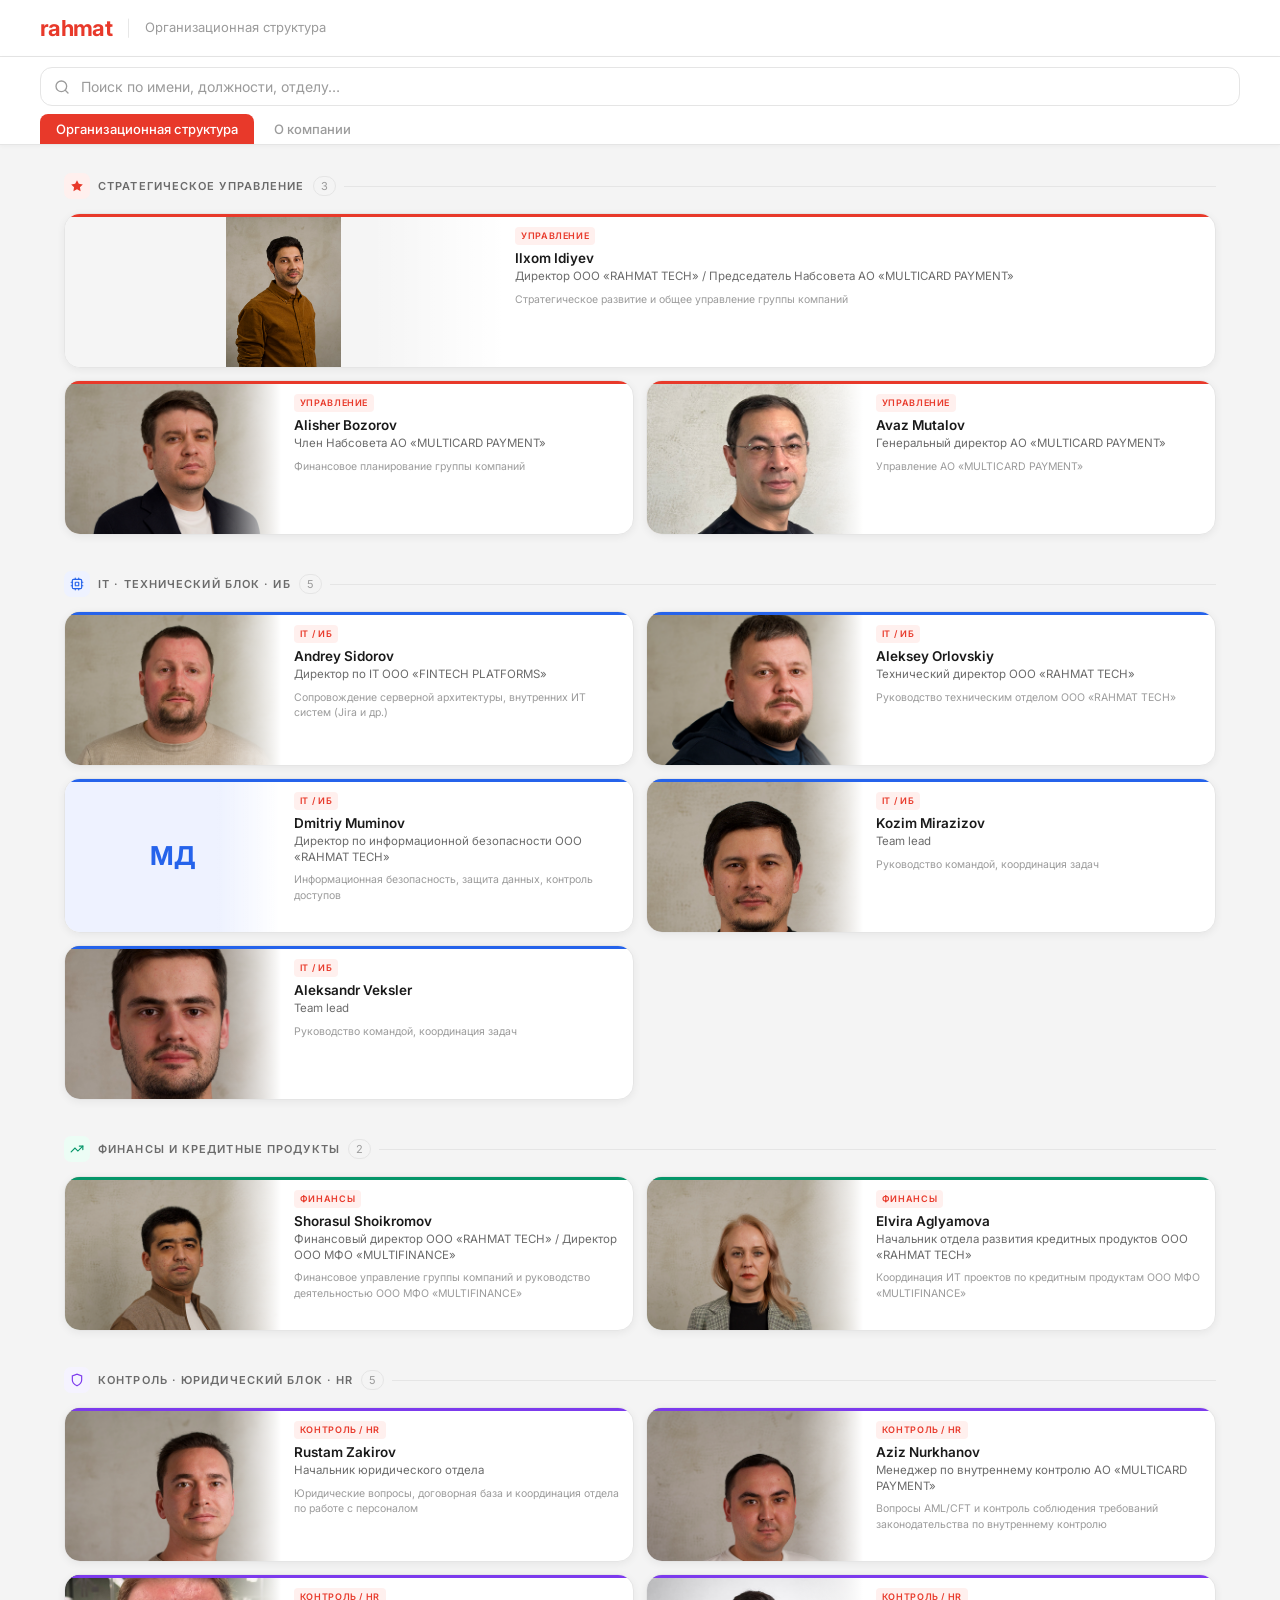
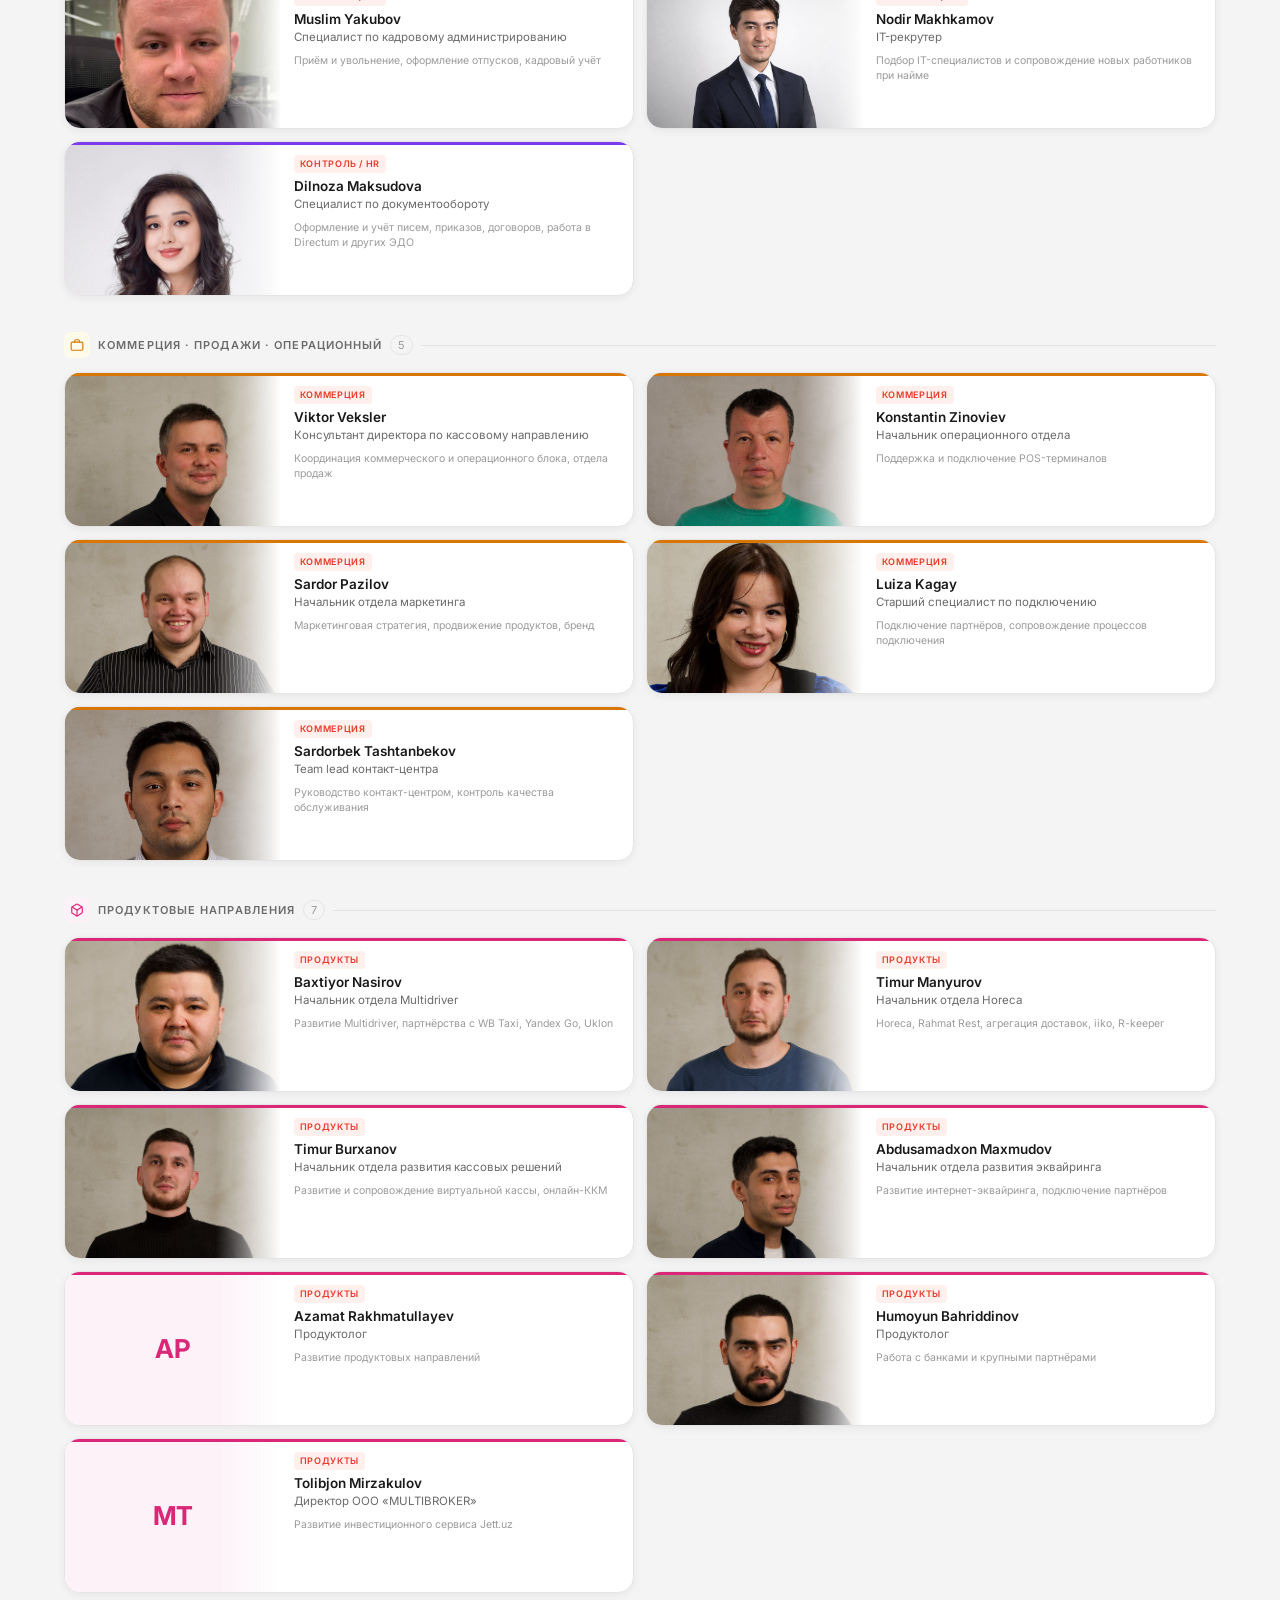
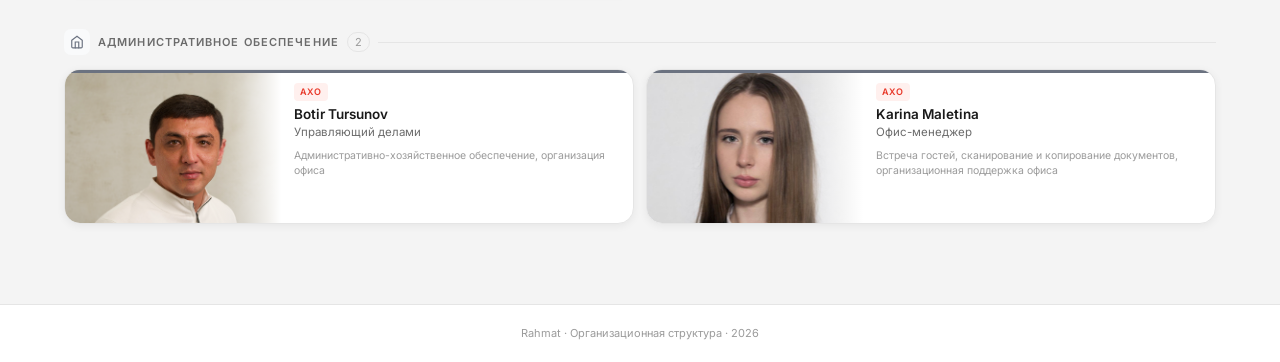
==== index.html @ 88ea0974 "remove Marking, fix names format, add Azamat Rakhmatullayev" ====
<!DOCTYPE html>
<html lang="ru">
<head>
<meta charset="UTF-8">
<meta name="viewport" content="width=device-width, initial-scale=1.0">
<title>Rahmat · Организационная структура</title>
<link rel="icon" href="data:image/svg+xml,<svg xmlns='http://www.w3.org/2000/svg' viewBox='0 0 100 100'><text y='.9em' font-size='90'>R</text></svg>">
<link rel="preconnect" href="https://fonts.googleapis.com">
<link rel="preconnect" href="https://fonts.gstatic.com" crossorigin>
<link href="https://fonts.googleapis.com/css2?family=Inter:wght@400;500;600;700&display=swap" rel="stylesheet">
<style>
/* ── RESET ──────────────────────────────────────────────── */
*,*::before,*::after{box-sizing:border-box;margin:0;padding:0}
:root{
  --brand:    #E8392A;
  --brand-lt: #FFF0EE;
  --bg:       #F4F4F4;
  --card:     #FFFFFF;
  --t1:       #1A1A1A;
  --t2:       #6B6B6B;
  --t3:       #9B9B9B;
  --border:   #E5E5E5;
  --border-h: #CCCCCC;
  --shadow:   0 2px 8px rgba(0,0,0,.06);
  --shadow-h: 0 4px 16px rgba(0,0,0,.10);
  --r:        16px;
  --font:     'Inter', -apple-system, sans-serif;
  --ease:     cubic-bezier(.4,0,.2,1);
  --ch:       160px;
  --pw:       38%;
}
html{scroll-behavior:smooth}
body{
  font-family:var(--font);
  background:var(--bg);
  color:var(--t1);
  min-height:100vh;
  -webkit-font-smoothing:antialiased;
  line-height:1.5;
}
a{color:inherit;text-decoration:none}

/* ── HEADER ─────────────────────────────────────────────── */
.hdr{
  background:var(--card);
  border-bottom:1px solid var(--border);
  padding:16px 24px;
}
.hdr-inner{
  max-width:1200px;margin:0 auto;
  display:flex;align-items:center;gap:12px;
}
.logo-brand{
  font-size:22px;font-weight:700;
  color:var(--brand);letter-spacing:-.03em;line-height:1;
}
.logo-sep{color:var(--border);margin:0 2px;font-weight:300}
.logo-sub{font-size:13px;font-weight:400;color:var(--t3);white-space:nowrap}

/* ── SEARCH + TABS BAR ──────────────────────────────────── */
.srch-bar{
  position:sticky;top:0;z-index:200;
  background:var(--card);
  border-bottom:1px solid var(--border);
  padding:10px 24px 0;
  box-shadow:0 1px 4px rgba(0,0,0,.04);
}
.srch-inner{
  max-width:1200px;margin:0 auto;
  position:relative;display:flex;align-items:center;
}
.srch-ico{
  position:absolute;left:14px;color:var(--t3);
  display:flex;pointer-events:none;
}
.srch-input{
  width:100%;
  padding:10px 90px 10px 40px;
  background:var(--card);
  border:1.5px solid var(--border);
  border-radius:12px;
  font-family:var(--font);font-size:14px;
  color:var(--t1);outline:none;
  transition:border-color .18s var(--ease),box-shadow .18s var(--ease);
}
.srch-input::placeholder{color:var(--t3)}
.srch-input:focus{
  border-color:var(--brand);
  box-shadow:0 0 0 3px rgba(232,57,42,.08);
}
.srch-badge{
  position:absolute;right:14px;
  font-size:12px;color:var(--t3);pointer-events:none;
}

/* ── TABS ───────────────────────────────────────────────── */
.tabs-inner{
  max-width:1200px;margin:8px auto 0;
  display:flex;gap:4px;
}
.tab{
  padding:7px 16px;
  border-radius:8px 8px 0 0;
  border:none;cursor:pointer;
  font-family:var(--font);font-size:13px;font-weight:500;
  background:transparent;color:var(--t3);
  transition:background .15s,color .15s;
  outline:none;white-space:nowrap;
}
.tab.tab-active{background:var(--brand);color:#fff}
.tab:not(.tab-active):hover{color:var(--t1);background:var(--bg)}

/* ── LAYOUT ─────────────────────────────────────────────── */
.main{max-width:1200px;margin:0 auto;padding:28px 24px 80px}

/* ── SECTION ────────────────────────────────────────────── */
.sec{margin-bottom:36px}
.sec:last-child{margin-bottom:0}
.sec-hdr{display:flex;align-items:center;gap:8px;margin-bottom:14px}
.sec-icon{
  width:26px;height:26px;border-radius:7px;
  display:flex;align-items:center;justify-content:center;
  flex-shrink:0;font-size:13px;
}
.sec-label{
  font-size:11px;font-weight:600;letter-spacing:.1em;
  text-transform:uppercase;color:var(--t2);white-space:nowrap;
}
.sec-count{
  font-size:11px;color:var(--t3);
  background:var(--bg);border:1px solid var(--border);
  border-radius:100px;padding:1px 7px;
}
.sec-line{flex:1;height:1px;background:var(--border)}

/* ── GRIDS ──────────────────────────────────────────────── */
.g2{display:grid;grid-template-columns:repeat(2,1fr);gap:12px;align-items:start}
.gs{display:grid;grid-template-columns:repeat(2,1fr);gap:12px;align-items:start}

/* ── CARD ───────────────────────────────────────────────── */
.card{
  background:var(--card);
  border:1px solid var(--border);
  border-radius:var(--r);
  overflow:hidden;
  display:flex;flex-direction:row;
  min-height:var(--ch);
  position:relative;
  box-shadow:var(--shadow);
  animation:fadeUp .35s var(--ease) both;
  transition:box-shadow .2s var(--ease),border-color .2s var(--ease);
}
.card:hover{box-shadow:var(--shadow-h);border-color:var(--border-h)}
.card::before{
  content:'';position:absolute;
  top:0;left:0;right:0;height:3px;
  background:var(--strip,var(--brand));
  z-index:3;pointer-events:none;
}

/* ── PHOTO ZONE ─────────────────────────────────────────── */
.card-photo{
  width:var(--pw);flex-shrink:0;
  position:relative;overflow:hidden;
  background:var(--strip-bg,var(--brand-lt));
}
/* right-to-left fade into card background */
.card-photo::after{
  content:'';position:absolute;
  top:0;right:0;
  width:30%;height:100%;
  background:linear-gradient(to left, var(--card) 0%, transparent 100%);
  z-index:2;pointer-events:none;
}
.card-photo img{
  position:absolute;inset:0;
  width:100%;height:100%;
  object-fit:cover;object-position:center 20%;
  display:block;
}
.initials{
  position:absolute;inset:0;
  display:flex;align-items:center;justify-content:center;
  font-size:26px;font-weight:700;letter-spacing:-.02em;
  color:var(--strip,var(--brand));
  user-select:none;
}

/* ── TEXT BODY ──────────────────────────────────────────── */
.card-body{
  padding:13px 14px 13px 13px;
  display:flex;flex-direction:column;gap:3px;
  flex:1;overflow:hidden;min-width:0;
}
.card-badge{
  display:inline-flex;align-items:center;
  font-size:9px;font-weight:600;letter-spacing:.07em;text-transform:uppercase;
  background:var(--brand-lt);color:var(--brand);
  border-radius:4px;padding:2px 6px;
  width:fit-content;margin-bottom:2px;flex-shrink:0;
}
.card-name{
  font-size:13.5px;font-weight:600;color:var(--t1);
  line-height:1.25;
  white-space:nowrap;overflow:hidden;text-overflow:ellipsis;
}
.card-role{
  font-size:11.5px;font-weight:400;color:var(--t2);line-height:1.35;
  display:-webkit-box;-webkit-line-clamp:3;-webkit-box-orient:vertical;
  line-clamp:3;overflow:hidden;
}
.card-desc{
  font-size:10.5px;color:var(--t3);line-height:1.45;
  display:-webkit-box;-webkit-line-clamp:2;-webkit-box-orient:vertical;
  line-clamp:2;overflow:hidden;margin-top:4px;
}

/* ── EMPTY ──────────────────────────────────────────────── */
.empty{
  grid-column:1/-1;text-align:center;
  padding:64px 24px;color:var(--t3);font-size:14px;
}

/* ── ABOUT / COMPANY CARDS ──────────────────────────────── */
.about-wrap{display:none}
.about-wrap.active{display:block}

.about-intro{
  background:#fff;
  border-left:4px solid var(--brand);
  border-radius:var(--r);
  padding:24px;
  margin-bottom:20px;
  box-shadow:var(--shadow);
}
.about-intro-title{
  font-size:20px;font-weight:700;color:var(--t1);
  margin-bottom:6px;line-height:1.25;
}
.about-intro-sub{
  font-size:14px;color:var(--t3);line-height:1.55;
}

.companies-grid{
  display:grid;
  grid-template-columns:repeat(2,1fr);
  gap:16px;
}
.co-card{
  background:#fff;border:1px solid var(--border);
  border-radius:var(--r);box-shadow:var(--shadow);
  overflow:hidden;position:relative;padding:22px 20px 24px;
}
.co-card::before{
  content:'';position:absolute;
  top:0;left:0;right:0;height:3px;
  background:var(--co-color, var(--brand));
}
.co-logo{
  width:44px;height:44px;border-radius:50%;
  background:var(--co-bg, var(--brand-lt));
  color:var(--co-color, var(--brand));
  display:flex;align-items:center;justify-content:center;
  font-size:11px;font-weight:700;letter-spacing:-.01em;
  margin-bottom:14px;flex-shrink:0;
}
.co-name{font-size:16px;font-weight:700;color:var(--t1);margin-bottom:3px;line-height:1.3}
.co-type{font-size:12px;font-style:italic;color:var(--t3);margin-bottom:0}
.co-divider{height:1px;background:var(--border);margin:10px 0}
.co-desc{font-size:13px;color:var(--t2);line-height:1.55}

/* ── FOOTER ─────────────────────────────────────────────── */
.ftr{
  text-align:center;padding:20px 24px;
  border-top:1px solid var(--border);
  font-size:11px;color:var(--t3);
  background:var(--card);
}

/* ── ANIMATIONS ─────────────────────────────────────────── */
@keyframes fadeUp{
  from{opacity:0;transform:translateY(12px)}
  to{opacity:1;transform:translateY(0)}
}

/* ── RESPONSIVE ─────────────────────────────────────────── */

/* Desktop ≥ 769px */
@media(min-width:769px){
  :root{--ch:155px}
  .gs .card:first-child{grid-column:1/-1}
}

/* Tablet 480–768px */
@media(min-width:480px) and (max-width:768px){
  :root{--ch:130px}
  .card-name{font-size:13px}
  .card-desc{font-size:10px}
}

/* Mobile < 480px */
@media(max-width:479px){
  :root{--ch:115px;--pw:33%}
  .g2,.gs,.companies-grid{grid-template-columns:1fr}
  .main{padding:16px 12px 60px}
  .hdr{padding:12px 12px}
  .logo-sub{display:none}
  .srch-bar{padding:8px 12px 0}
  .srch-input{min-height:48px;font-size:15px;padding:0 12px 0 40px}
  .tabs-inner{gap:0}
  .tab{
    flex:1;height:44px;
    border-radius:8px 8px 0 0;
    font-size:12px;padding:0 6px;
    display:flex;align-items:center;justify-content:center;
  }
  .sec{margin-bottom:20px}
  .sec-hdr{margin-bottom:8px}
  .sec-label{font-size:11px}
  .sec-icon{width:22px;height:22px;font-size:11px}
  .card-name{font-size:12px;font-weight:600}
  .card-role{font-size:10px;-webkit-line-clamp:2;line-clamp:2}

  .card-body{padding:8px 8px 8px 7px;gap:1px}
  .initials{font-size:18px}
}
</style>
</head>
<body>

<header class="hdr">
  <div class="hdr-inner">
    <span class="logo-brand">rahmat</span>
    <span class="logo-sep">|</span>
    <span class="logo-sub">Организационная структура</span>
  </div>
</header>

<div class="srch-bar">
  <div class="srch-inner" id="srch-row">
    <span class="srch-ico">
      <svg width="16" height="16" viewBox="0 0 24 24" fill="none" stroke="currentColor" stroke-width="2" stroke-linecap="round"><circle cx="11" cy="11" r="8"/><path d="m21 21-4.3-4.3"/></svg>
    </span>
    <input class="srch-input" id="srch" type="search"
      placeholder="Поиск по имени, должности, отделу…"
      autocomplete="off" spellcheck="false">
    <span class="srch-badge" id="srch-badge"></span>
  </div>
  <div class="tabs-inner">
    <button class="tab tab-active" data-tab="org" onclick="switchTab('org')">Организационная структура</button>
    <button class="tab" data-tab="about" onclick="switchTab('about')">О компании</button>
  </div>
</div>

<main class="main" id="app"></main>

<div class="main about-wrap" id="about">
  <div class="about-intro">
    <div class="about-intro-title">Группа компаний RAHMAT</div>
    <div class="about-intro-sub">Объединяет компании в сфере платёжных сервисов,
    IT-инфраструктуры, финтех-продуктов и микрофинансирования</div>
  </div>
  <div class="companies-grid" id="co-grid"></div>
</div>

<footer class="ftr">Rahmat · Организационная структура · <span id="yr"></span></footer>

<script>
/* ── EMPLOYEES ──────────────────────────────────────────── */
const E = [
  /* СТРАТЕГИЧЕСКОЕ УПРАВЛЕНИЕ */
  { name:'Ilxom Idiyev',
    role:'Директор ООО «RAHMAT TECH» / Председатель Набсовета АО «MULTICARD PAYMENT»',
    desc:'Стратегическое развитие и общее управление группы компаний',
    sec:'strategic', level:'strategic', ini:'ИИ',
    photoFile:'Idiyev Ilxom Aminovich.png', posOverride:'center center', photoContain:true, photoBg:'#f5f5f5' },
  { name:'Alisher Bozorov',
    role:'Член Набсовета АО «MULTICARD PAYMENT»',
    desc:'Финансовое планирование группы компаний',
    sec:'strategic', level:'strategic', ini:'БА',
    photoFile:'Bozorov Alisher.png' },
  { name:'Avaz Mutalov',
    role:'Генеральный директор АО «MULTICARD PAYMENT»',
    desc:'Управление АО «MULTICARD PAYMENT»',
    sec:'strategic', level:'strategic', ini:'МА',
    photoFile:'Mutalov Avaz.png' },

  /* IT · ТЕХНИЧЕСКИЙ БЛОК · ИБ */
  { name:'Andrey Sidorov',
    role:'Директор по IT ООО «FINTECH PLATFORMS»',
    desc:'Сопровождение серверной архитектуры, внутренних ИТ систем (Jira и др.)',
    sec:'it', level:'it', ini:'СА',
    photoFile:'Sidorov Andrey.png' },
  { name:'Aleksey Orlovskiy',
    role:'Технический директор ООО «RAHMAT TECH»',
    desc:'Руководство техническим отделом ООО «RAHMAT TECH»',
    sec:'it', level:'it', ini:'ОА',
    photoFile:'Orlovskiy Aleksey.png' },
  { name:'Dmitriy Muminov',
    role:'Директор по информационной безопасности ООО «RAHMAT TECH»',
    desc:'Информационная безопасность, защита данных, контроль доступов',
    sec:'it', level:'it', ini:'МД',
    photoFile:null },
  { name:'Kozim Mirazizov',
    role:'Team lead',
    desc:'Руководство командой, координация задач',
    sec:'it', level:'it', ini:'МК',
    photoFile:'MIRAZIZOV KOZIM ADILOVICH.jpg', posOverride:'center 20%' },
  { name:'Aleksandr Veksler',
    role:'Team lead',
    desc:'Руководство командой, координация задач',
    sec:'it', level:'it', ini:'ВА',
    photoFile:'VEKSLER ALEKSANDR ALEKSANDROVICH.jpg', posOverride:'center 40%' },

  /* ФИНАНСЫ И КРЕДИТНЫЕ ПРОДУКТЫ */
  { name:'Shorasul Shoikromov',
    role:'Финансовый директор ООО «RAHMAT TECH» / Директор ООО МФО «MULTIFINANCE»',
    desc:'Финансовое управление группы компаний и руководство деятельностью ООО МФО «MULTIFINANCE»',
    sec:'finance', level:'finance', ini:'ШШ',
    photoFile:'Shoikromov Shorasul.png' },
  { name:'Elvira Aglyamova',
    role:'Начальник отдела развития кредитных продуктов ООО «RAHMAT TECH»',
    desc:'Координация ИТ проектов по кредитным продуктам ООО МФО «MULTIFINANCE»',
    sec:'finance', level:'finance', ini:'АЭ',
    photoFile:'Aglyamova Elvira.png' },

  /* КОНТРОЛЬ · ЮРИДИЧЕСКИЙ БЛОК · HR */
  { name:'Rustam Zakirov',
    role:'Начальник юридического отдела',
    desc:'Юридические вопросы, договорная база и координация отдела по работе с персоналом',
    sec:'control', level:'control', ini:'ЗР',
    photoFile:'Zakirov Rustam.png' },
  { name:'Aziz Nurkhanov',
    role:'Менеджер по внутреннему контролю АО «MULTICARD PAYMENT»',
    desc:'Вопросы AML/CFT и контроль соблюдения требований законодательства по внутреннему контролю',
    sec:'control', level:'control', ini:'НА',
    photoFile:'Nurkhanov Aziz.png' },
  { name:'Muslim Yakubov',
    role:'Специалист по кадровому администрированию',
    desc:'Приём и увольнение, оформление отпусков, кадровый учёт',
    sec:'control', level:'control', ini:'ЯМ',
    photoFile:'Yakubov Muslim.jpg' },
  { name:'Nodir Makhkamov',
    role:'IT-рекрутер',
    desc:'Подбор IT-специалистов и сопровождение новых работников при найме',
    sec:'control', level:'control', ini:'МН',
    photoFile:'Makhkamov Nodir.jpeg' },
  { name:'Dilnoza Maksudova',
    role:'Специалист по документообороту',
    desc:'Оформление и учёт писем, приказов, договоров, работа в Directum и других ЭДО',
    sec:'control', level:'control', ini:'ДМ',
    photoFile:'Maksudova Dilnoza.jpg' },

  /* КОММЕРЦИЯ · ПРОДАЖИ · ОПЕРАЦИОННЫЙ БЛОК */
  { name:'Viktor Veksler',
    role:'Консультант директора по кассовому направлению',
    desc:'Координация коммерческого и операционного блока, отдела продаж',
    sec:'commerce', level:'commerce', ini:'ВВ',
    photoFile:'Veksler Viktor.png' },
  { name:'Konstantin Zinoviev',
    role:'Начальник операционного отдела',
    desc:'Поддержка и подключение POS-терминалов',
    sec:'commerce', level:'commerce', ini:'ЗК',
    photoFile:'Zinovev Konstantin.png' },
  { name:'Sardor Pazilov',
    role:'Начальник отдела маркетинга',
    desc:'Маркетинговая стратегия, продвижение продуктов, бренд',
    sec:'commerce', level:'commerce', ini:'ПС',
    photoFile:'Pazilov Sardor.png' },
  { name:'Luiza Kagay',
    role:'Старший специалист по подключению',
    desc:'Подключение партнёров, сопровождение процессов подключения',
    sec:'commerce', level:'commerce', ini:'КЛ',
    photoFile:'KAGAY LUIZA RUSTAMOVNA.jpg', posOverride:'center 25%' },
  { name:'Sardorbek Tashtanbekov',
    role:'Team lead контакт-центра',
    desc:'Руководство контакт-центром, контроль качества обслуживания',
    sec:'commerce', level:'commerce', ini:'ТС',
    photoFile:'TASHTANBEKOV SARDORBEK BAXODIR O‘G‘LI.jpg', posOverride:'center 20%' },
  /* ПРОДУКТОВЫЕ НАПРАВЛЕНИЯ */
  { name:'Baxtiyor Nasirov',
    role:'Начальник отдела Multidriver',
    desc:'Развитие Multidriver, партнёрства с WB Taxi, Yandex Go, Uklon',
    sec:'products', level:'products', ini:'НБ',
    photoFile:'Nasirov Baxtiyor.png' },
  { name:'Timur Manyurov',
    role:'Начальник отдела Horeca',
    desc:'Horeca, Rahmat Rest, агрегация доставок, iiko, R-keeper',
    sec:'products', level:'products', ini:'МТ',
    photoFile:'Manyurov Timur.png' },
  { name:'Timur Burxanov',
    role:'Начальник отдела развития кассовых решений',
    desc:'Развитие и сопровождение виртуальной кассы, онлайн-ККМ',
    sec:'products', level:'products', ini:'БТ',
    photoFile:'Burxanov Timur.png' },
  { name:'Abdusamadxon Maxmudov',
    role:'Начальник отдела развития эквайринга',
    desc:'Развитие интернет-эквайринга, подключение партнёров',
    sec:'products', level:'products', ini:'МА',
    photoFile:'Maxmudov Abdusamadxon.png' },
  { name:'Azamat Rakhmatullayev',
    role:'Продуктолог',
    desc:'Развитие продуктовых направлений',
    sec:'products', level:'products', ini:'АР',
    photoFile:null },
  { name:'Humoyun Bahriddinov',
    role:'Продуктолог',
    desc:'Работа с банками и крупными партнёрами',
    sec:'products', level:'products', ini:'БХ',
    photoFile:'Bahriddinov Humoyun.png' },
  { name:'Tolibjon Mirzakulov',
    role:'Директор ООО «MULTIBROKER»',
    desc:'Развитие инвестиционного сервиса Jett.uz',
    sec:'products', level:'products', ini:'МТ',
    photoFile:null },

  /* АДМИНИСТРАТИВНОЕ ОБЕСПЕЧЕНИЕ */
  { name:'Botir Tursunov',
    role:'Управляющий делами',
    desc:'Административно-хозяйственное обеспечение, организация офиса',
    sec:'admin', level:'admin', ini:'ТБ',
    photoFile:'Tursunov Botir Baxtiyorovich.png' },
  { name:'Karina Maletina',
    role:'Офис-менеджер',
    desc:'Встреча гостей, сканирование и копирование документов, организационная поддержка офиса',
    sec:'admin', level:'admin', ini:'МК',
    photoFile:'Maletina Karina.png' },
];

/* ── COMPANIES ──────────────────────────────────────────── */
const COMPANIES = [
  { abbr:'MC', name:'АО «MULTICARD PAYMENT»', type:'Платёжная организация',
    color:'#E8392A', bg:'#FFF0EE',
    desc:'Осуществляет деятельность в сфере платёжных сервисов, приёма и обработки платежей, взаимодействия с банками, партнёрами и мерчантами.' },
  { abbr:'RT', name:'ООО «RAHMAT TECH»', type:'IT-компания группы',
    color:'#2563EB', bg:'#EEF2FF',
    desc:'Обеспечивает разработку, внедрение, сопровождение и развитие IT-процессов и программных решений для АО «MULTICARD PAYMENT».' },
  { abbr:'FP', name:'ООО «FINTECH PLATFORMS»', type:'Инфраструктурная компания группы',
    color:'#059669', bg:'#ECFDF5',
    desc:'Обслуживает серверную инфраструктуру, необходимую для стабильной работы IT-систем и сервисов АО «MULTICARD PAYMENT».' },
  { abbr:'MF', name:'ООО МФО «MULTIFINANCE»', type:'Микрофинансовая организация',
    color:'#7C3AED', bg:'#F5F3FF',
    desc:'Развивает кредитные и микрофинансовые продукты в рамках группы компаний RAHMAT.' },
  { abbr:'MB', name:'ООО «MULTIBROKER»', type:'IT-компания группы',
    color:'#D97706', bg:'#FFFBEB',
    desc:'Развивает инвестиционный сервис Jett.uz' },
];

/* ── LEVEL CONFIG ───────────────────────────────────────── */
const LV = {
  strategic:{ c:'#E8392A', bg:'#FFF0EE', label:'Управление' },
  it:       { c:'#2563EB', bg:'#EEF2FF', label:'IT / ИБ' },
  finance:  { c:'#059669', bg:'#ECFDF5', label:'Финансы' },
  control:  { c:'#7C3AED', bg:'#F5F3FF', label:'Контроль / HR' },
  commerce: { c:'#D97706', bg:'#FFFBEB', label:'Коммерция' },
  products: { c:'#DB2777', bg:'#FDF2F8', label:'Продукты' },
  admin:    { c:'#6B7280', bg:'#F9FAFB', label:'АХО' },
};

/* ── SECTION ICONS ──────────────────────────────────────── */
const SI = {
  strategic:`<svg width="14" height="14" viewBox="0 0 24 24" fill="currentColor"><polygon points="12,2 15.09,8.26 22,9.27 17,14.14 18.18,21.02 12,17.77 5.82,21.02 7,14.14 2,9.27 8.91,8.26"/></svg>`,
  it:       `<svg width="14" height="14" viewBox="0 0 24 24" fill="none" stroke="currentColor" stroke-width="2" stroke-linecap="round"><rect x="9" y="9" width="6" height="6" rx="1"/><path d="M15 2v2M9 2v2M15 20v2M9 20v2M2 15h2M2 9h2M20 15h2M20 9h2"/><rect x="4" y="4" width="16" height="16" rx="2"/></svg>`,
  finance:  `<svg width="14" height="14" viewBox="0 0 24 24" fill="none" stroke="currentColor" stroke-width="2" stroke-linecap="round"><polyline points="22 7 13.5 15.5 8.5 10.5 2 17"/><polyline points="16 7 22 7 22 13"/></svg>`,
  control:  `<svg width="14" height="14" viewBox="0 0 24 24" fill="none" stroke="currentColor" stroke-width="2" stroke-linecap="round"><path d="M12 22s8-4 8-10V5l-8-3-8 3v7c0 6 8 10 8 10z"/></svg>`,
  commerce: `<svg width="14" height="14" viewBox="0 0 24 24" fill="none" stroke="currentColor" stroke-width="2" stroke-linecap="round"><rect x="2" y="7" width="20" height="14" rx="2"/><path d="M16 7V5a2 2 0 00-2-2h-4a2 2 0 00-2 2v2"/></svg>`,
  products: `<svg width="14" height="14" viewBox="0 0 24 24" fill="none" stroke="currentColor" stroke-width="2" stroke-linecap="round"><path d="M21 16V8a2 2 0 00-1-1.73l-7-4a2 2 0 00-2 0l-7 4A2 2 0 003 8v8a2 2 0 001 1.73l7 4a2 2 0 002 0l7-4A2 2 0 0021 16z"/><polyline points="3.27 6.96 12 12.01 20.73 6.96"/><line x1="12" y1="22.08" x2="12" y2="12"/></svg>`,
  admin:    `<svg width="14" height="14" viewBox="0 0 24 24" fill="none" stroke="currentColor" stroke-width="2" stroke-linecap="round"><path d="M3 9l9-7 9 7v11a2 2 0 01-2 2H5a2 2 0 01-2-2z"/><polyline points="9,22 9,12 15,12 15,22"/></svg>`,
};

/* ── PHOTO POSITION (ratio-based, with posOverride support) ─ */
function applyPhotoPos(img) {
  if (img.dataset.posOverride) {
    img.style.objectPosition = img.dataset.posOverride;
    if (img.dataset.contain) img.style.objectFit = 'contain';
    return;
  }
  const r = img.naturalWidth / img.naturalHeight;
  if (r < 0.8)      img.style.objectPosition = 'center 15%';
  else if (r > 1.2) img.style.objectPosition = 'center 30%';
  else               img.style.objectPosition = 'center 20%';
}

/* handles images already loaded from cache */
function initPhotoPositions() {
  document.querySelectorAll('.card-photo img').forEach(img => {
    if (img.complete && img.naturalWidth) applyPhotoPos(img);
  });
}

/* ── RENDER CARD ────────────────────────────────────────── */
let cardIdx = 0;

function card(emp) {
  const lv    = LV[emp.level] || LV.admin;
  const delay = (cardIdx++ * 40) + 'ms';

  const posAttr     = emp.posOverride  ? ` data-pos-override="${emp.posOverride}"` : '';
  const containAttr = emp.photoContain ? ' data-contain="1"' : '';
  const photoBlock = emp.photoFile
    ? `<img src="photos/${encodeURIComponent(emp.photoFile)}" alt="${emp.name}"
           onload="applyPhotoPos(this)"${posAttr}${containAttr}
           onerror="this.style.display='none';this.parentElement.querySelector('.initials').style.display='flex'">
       <div class="initials" style="display:none">${emp.ini}</div>`
    : `<div class="initials">${emp.ini}</div>`;

  const photoBgStyle = emp.photoBg ? ` style="background:${emp.photoBg}"` : '';
  const desc = emp.desc ? `<p class="card-desc">${emp.desc}</p>` : '';

  return `<article class="card"
  style="--strip:${lv.c};--strip-bg:${lv.bg};animation-delay:${delay}"
  data-q="${(emp.name + ' ' + emp.role).toLowerCase()}">
  <div class="card-photo"${photoBgStyle}>${photoBlock}</div>
  <div class="card-body">
    <span class="card-badge">${lv.label}</span>
    <div class="card-name">${emp.name}</div>
    <div class="card-role">${emp.role}</div>
    ${desc}
  </div>
</article>`;
}

/* ── RENDER SECTION ─────────────────────────────────────── */
function sec(label, icon, lv, emps, gridCls) {
  if (!emps.length) return '';
  return `<section class="sec">
  <div class="sec-hdr">
    <div class="sec-icon" style="background:${lv.bg};color:${lv.c}">${icon}</div>
    <span class="sec-label">${label}</span>
    <span class="sec-count">${emps.length}</span>
    <div class="sec-line"></div>
  </div>
  <div class="${gridCls}">${emps.map(e => card(e)).join('')}</div>
</section>`;
}

/* ── RENDER COMPANIES ───────────────────────────────────── */
function renderCompanies() {
  document.getElementById('co-grid').innerHTML = COMPANIES.map(co =>
    `<div class="co-card" style="--co-color:${co.color};--co-bg:${co.bg}">
      <div class="co-logo">${co.abbr}</div>
      <div class="co-name">${co.name}</div>
      <div class="co-type">${co.type}</div>
      <div class="co-divider"></div>
      <div class="co-desc">${co.desc}</div>
    </div>`
  ).join('');
}

/* ── TAB SWITCH ─────────────────────────────────────────── */
function switchTab(tab) {
  document.querySelectorAll('.tab').forEach(t =>
    t.classList.toggle('tab-active', t.dataset.tab === tab));
  const isOrg = tab === 'org';
  document.getElementById('app').style.display      = isOrg ? '' : 'none';
  document.getElementById('about').classList.toggle('active', !isOrg);
  document.getElementById('srch-row').style.display = isOrg ? '' : 'none';
}

/* ── RENDER ORG ─────────────────────────────────────────── */
function render(q) {
  cardIdx = 0;
  const app   = document.getElementById('app');
  const query = (q || '').trim().toLowerCase();
  const list  = query
    ? E.filter(e => (e.name + ' ' + e.role).toLowerCase().includes(query))
    : E;

  if (query && !list.length) {
    app.innerHTML = `<div class="empty">Ничего не найдено по запросу «${q}»</div>`;
    document.getElementById('srch-badge').textContent = '0';
    return;
  }

  const g = s => list.filter(e => e.sec === s);
  app.innerHTML = [
    sec('Стратегическое управление',          SI.strategic, LV.strategic, g('strategic'), 'gs'),
    sec('IT · Технический блок · ИБ',         SI.it,        LV.it,        g('it'),        'g2'),
    sec('Финансы и кредитные продукты',        SI.finance,   LV.finance,   g('finance'),   'g2'),
    sec('Контроль · Юридический блок · HR',   SI.control,   LV.control,   g('control'),   'g2'),
    sec('Коммерция · Продажи · Операционный', SI.commerce,  LV.commerce,  g('commerce'),  'g2'),
    sec('Продуктовые направления',             SI.products,  LV.products,  g('products'),  'g2'),
    sec('Административное обеспечение',        SI.admin,     LV.admin,     g('admin'),     'g2'),
  ].join('');

  document.getElementById('srch-badge').textContent = query ? `${list.length} из ${E.length}` : '';
  initPhotoPositions();
}

/* ── SEARCH ─────────────────────────────────────────────── */
let timer;
document.getElementById('srch').addEventListener('input', function () {
  clearTimeout(timer);
  timer = setTimeout(() => render(this.value), 100);
});

/* ── INIT ───────────────────────────────────────────────── */
document.getElementById('yr').textContent = new Date().getFullYear();
render();
renderCompanies();
</script>
</body>
</html>
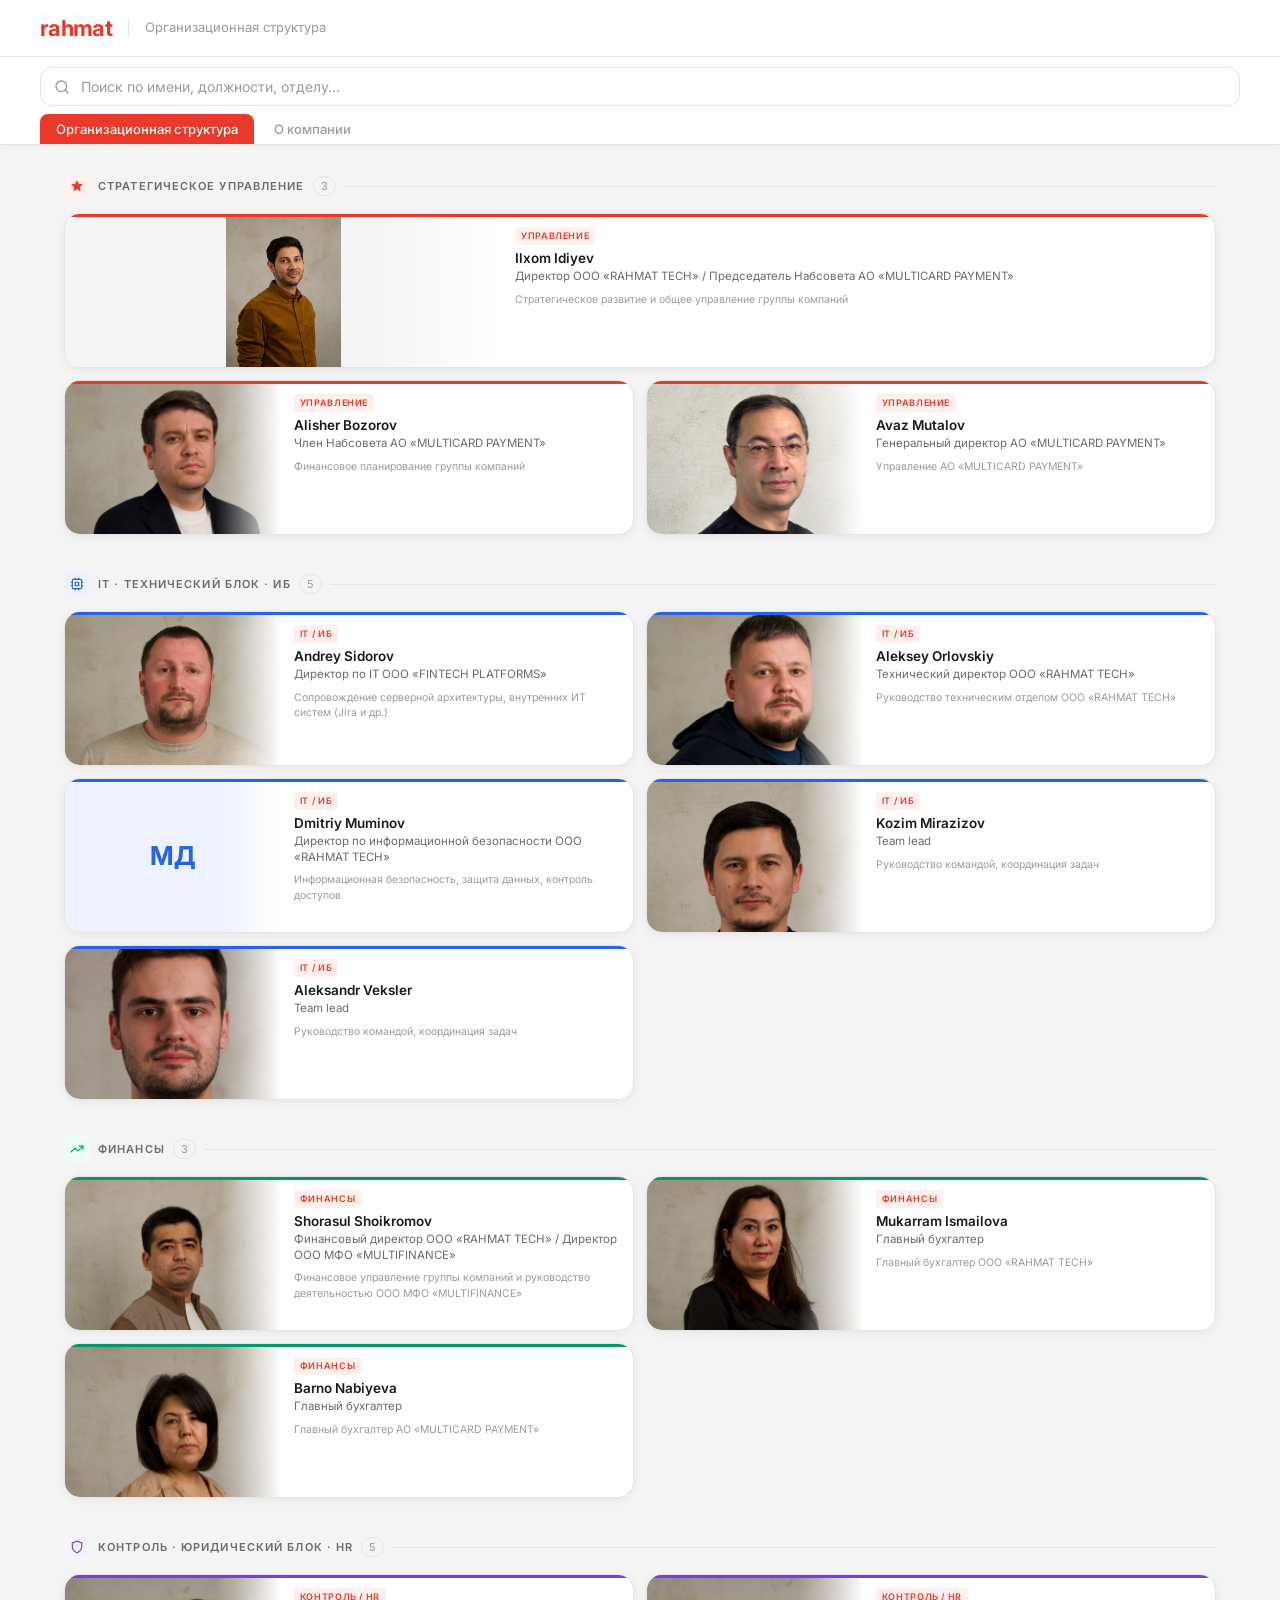
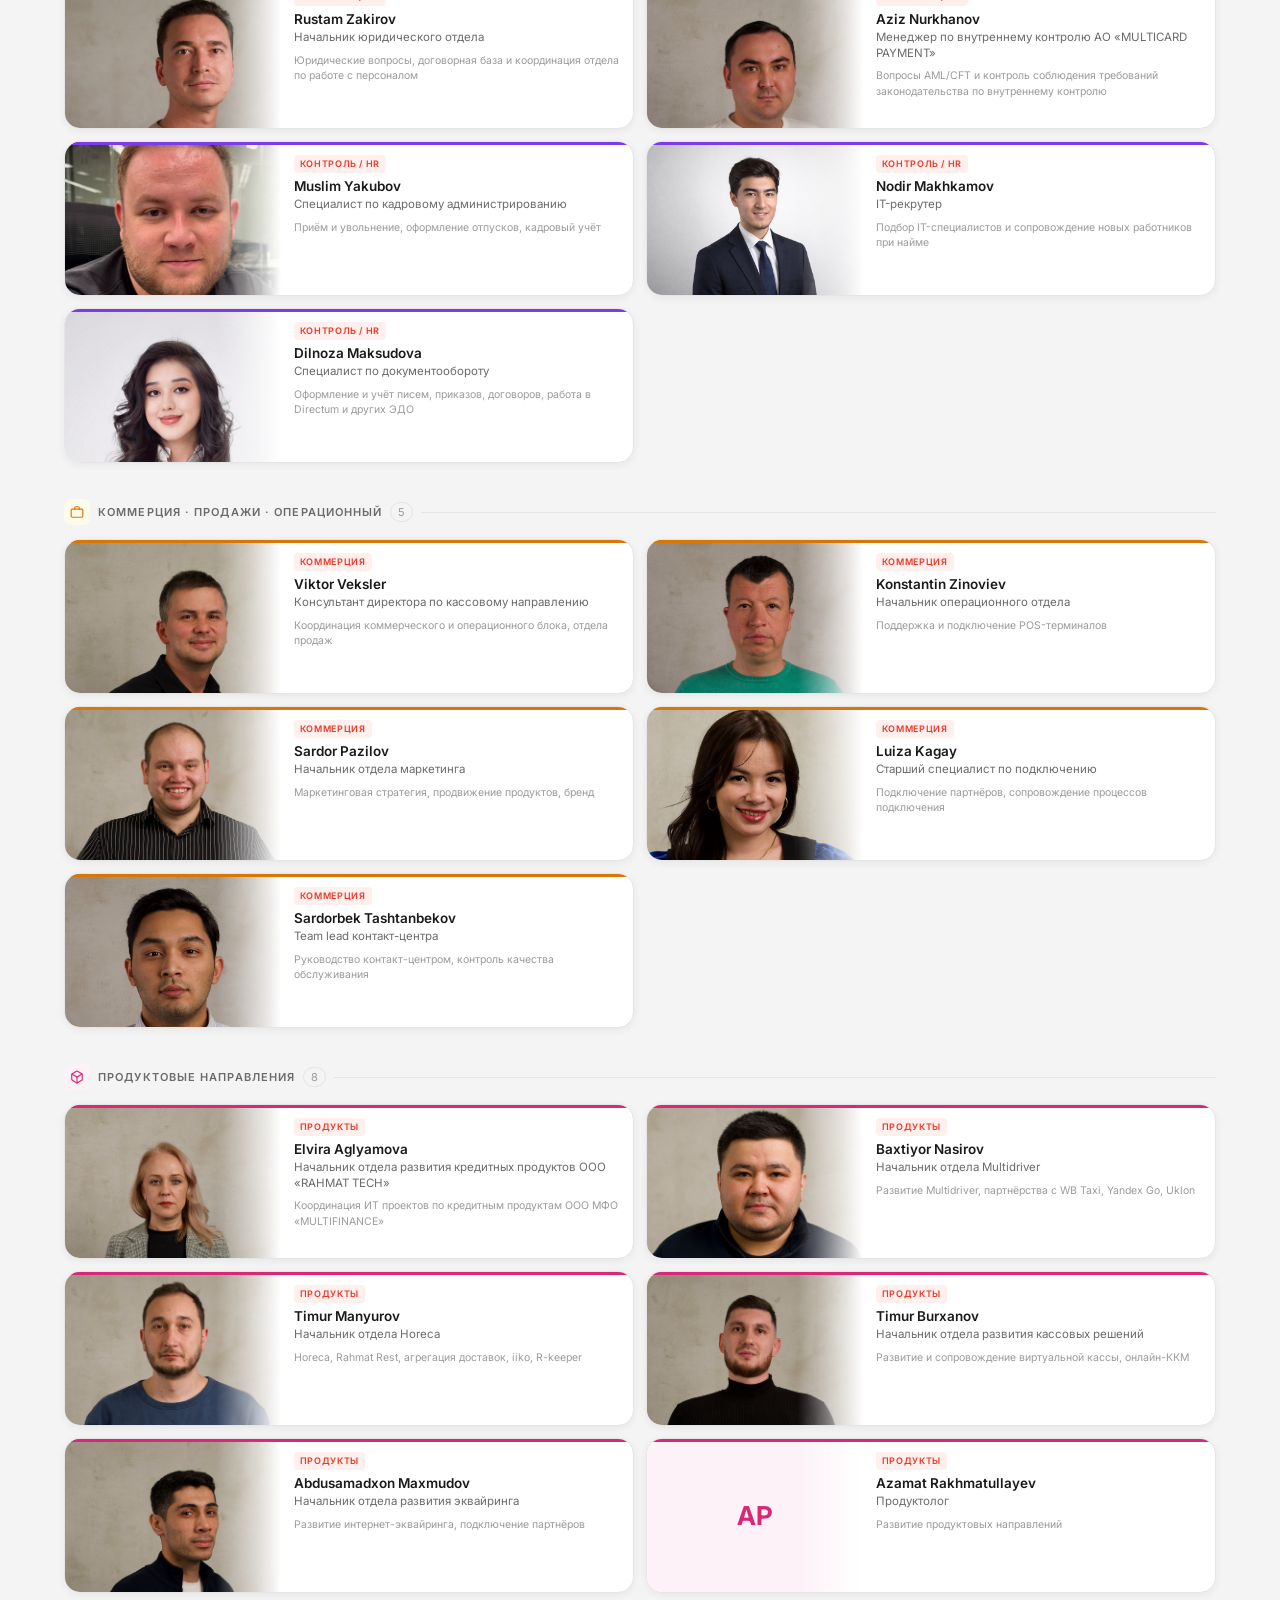
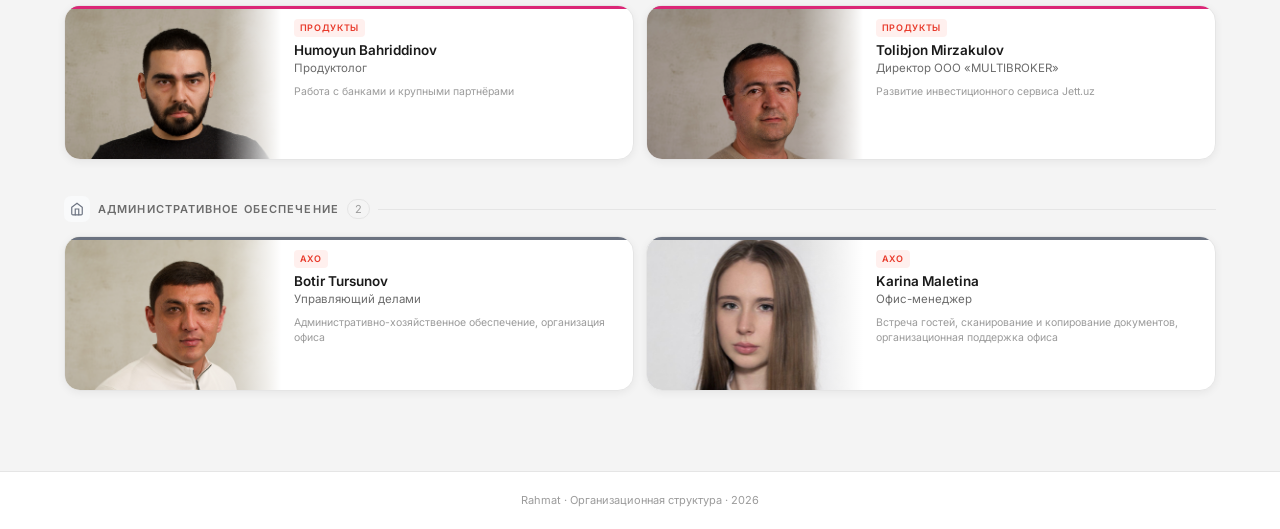
==== commit 4a1fb94d: "move Aglyamova to products, rename finance section, add Ismailova and Nabiyeva, fix Mirzakulov photo" ====
--- a/index.html
+++ b/index.html
@@ -418,10 +418,20 @@
     desc:'Финансовое управление группы компаний и руководство деятельностью ООО МФО «MULTIFINANCE»',
     sec:'finance', level:'finance', ini:'ШШ',
     photoFile:'Shoikromov Shorasul.png' },
+  { name:'Mukarram Ismailova',
+    role:'Главный бухгалтер',
+    desc:'Главный бухгалтер ООО «RAHMAT TECH»',
+    sec:'finance', level:'finance', ini:'МИ',
+    photoFile:'MUKARRAM ISMAILOVA.png' },
+  { name:'Barno Nabiyeva',
+    role:'Главный бухгалтер',
+    desc:'Главный бухгалтер АО «MULTICARD PAYMENT»',
+    sec:'finance', level:'finance', ini:'БН',
+    photoFile:'BARNO NABIYEVA.png' },
   { name:'Elvira Aglyamova',
     role:'Начальник отдела развития кредитных продуктов ООО «RAHMAT TECH»',
     desc:'Координация ИТ проектов по кредитным продуктам ООО МФО «MULTIFINANCE»',
-    sec:'finance', level:'finance', ini:'АЭ',
+    sec:'products', level:'products', ini:'АЭ',
     photoFile:'Aglyamova Elvira.png' },
 
   /* КОНТРОЛЬ · ЮРИДИЧЕСКИЙ БЛОК · HR */
@@ -512,7 +522,7 @@
     role:'Директор ООО «MULTIBROKER»',
     desc:'Развитие инвестиционного сервиса Jett.uz',
     sec:'products', level:'products', ini:'МТ',
-    photoFile:null },
+    photoFile:'Tolibjon Mirzakulov.png' },
 
   /* АДМИНИСТРАТИВНОЕ ОБЕСПЕЧЕНИЕ */
   { name:'Botir Tursunov',
@@ -676,7 +686,7 @@
   app.innerHTML = [
     sec('Стратегическое управление',          SI.strategic, LV.strategic, g('strategic'), 'gs'),
     sec('IT · Технический блок · ИБ',         SI.it,        LV.it,        g('it'),        'g2'),
-    sec('Финансы и кредитные продукты',        SI.finance,   LV.finance,   g('finance'),   'g2'),
+    sec('Финансы',                               SI.finance,   LV.finance,   g('finance'),   'g2'),
     sec('Контроль · Юридический блок · HR',   SI.control,   LV.control,   g('control'),   'g2'),
     sec('Коммерция · Продажи · Операционный', SI.commerce,  LV.commerce,  g('commerce'),  'g2'),
     sec('Продуктовые направления',             SI.products,  LV.products,  g('products'),  'g2'),
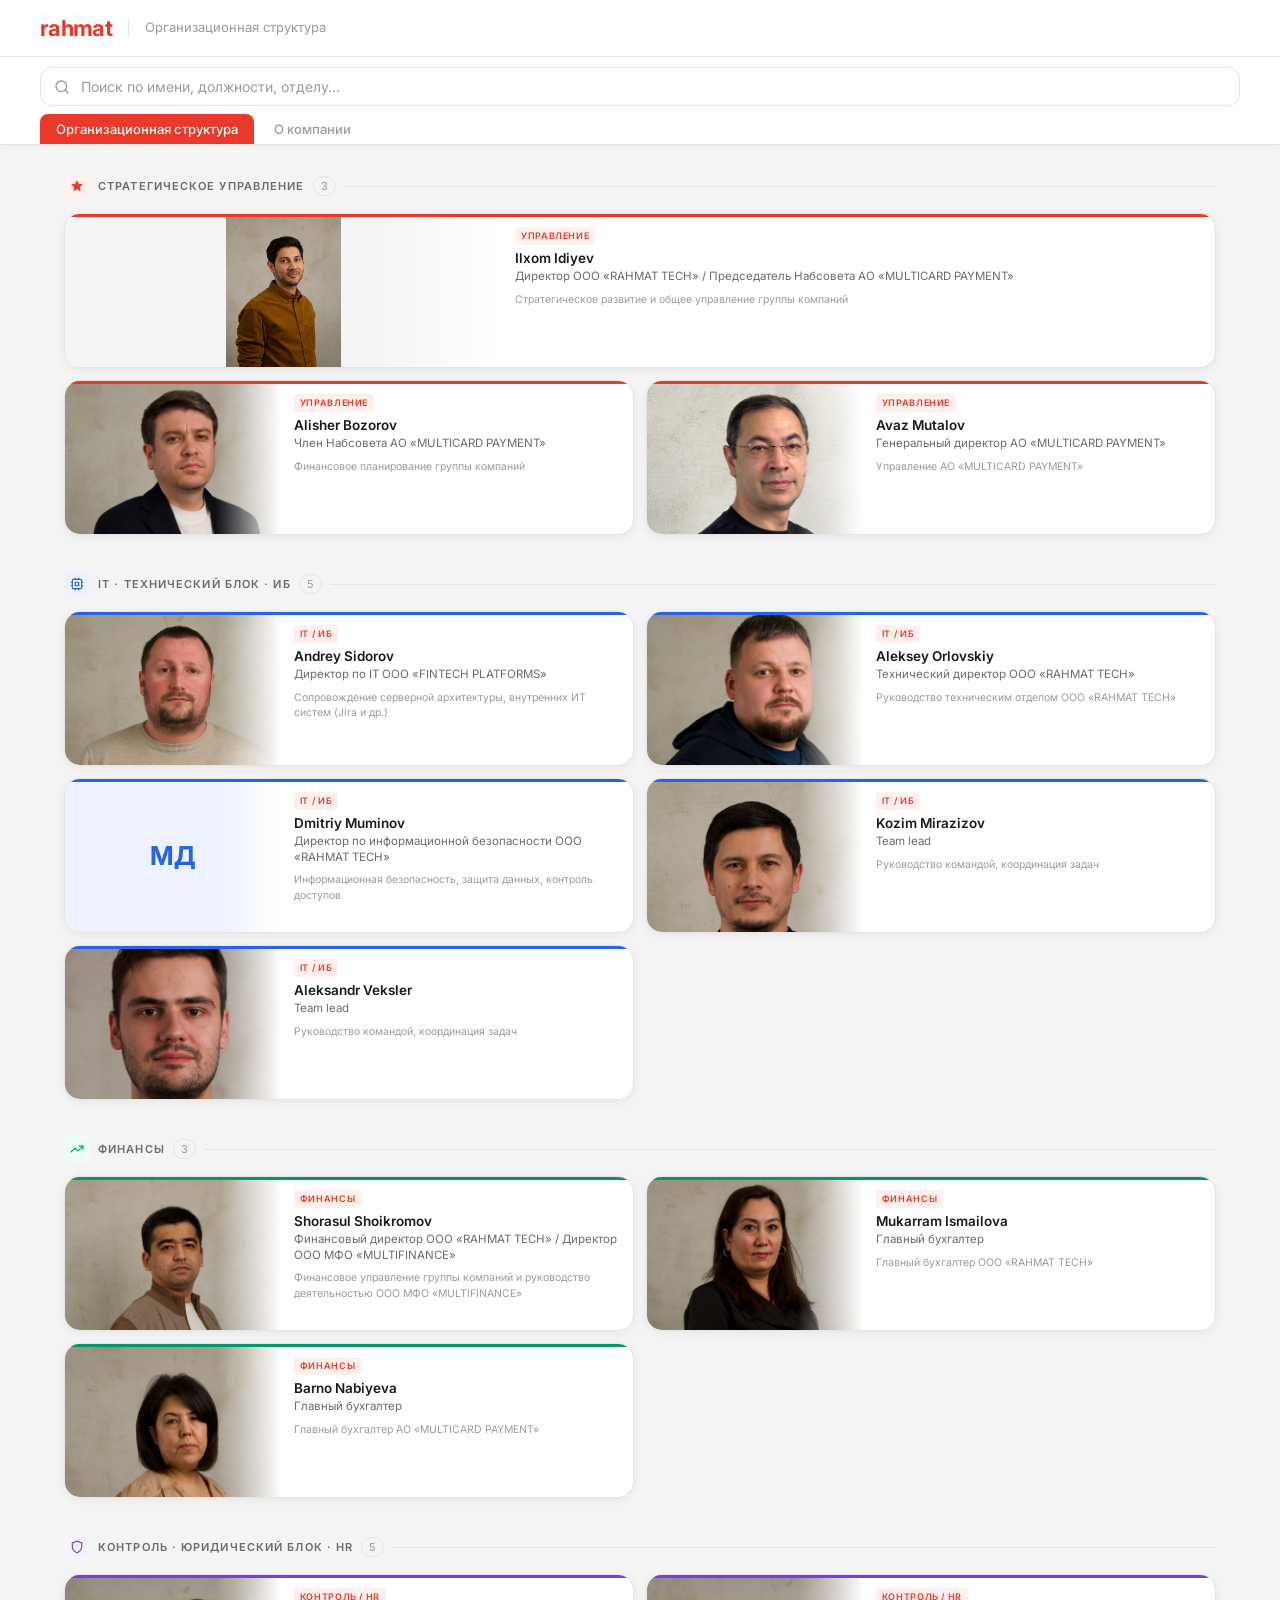
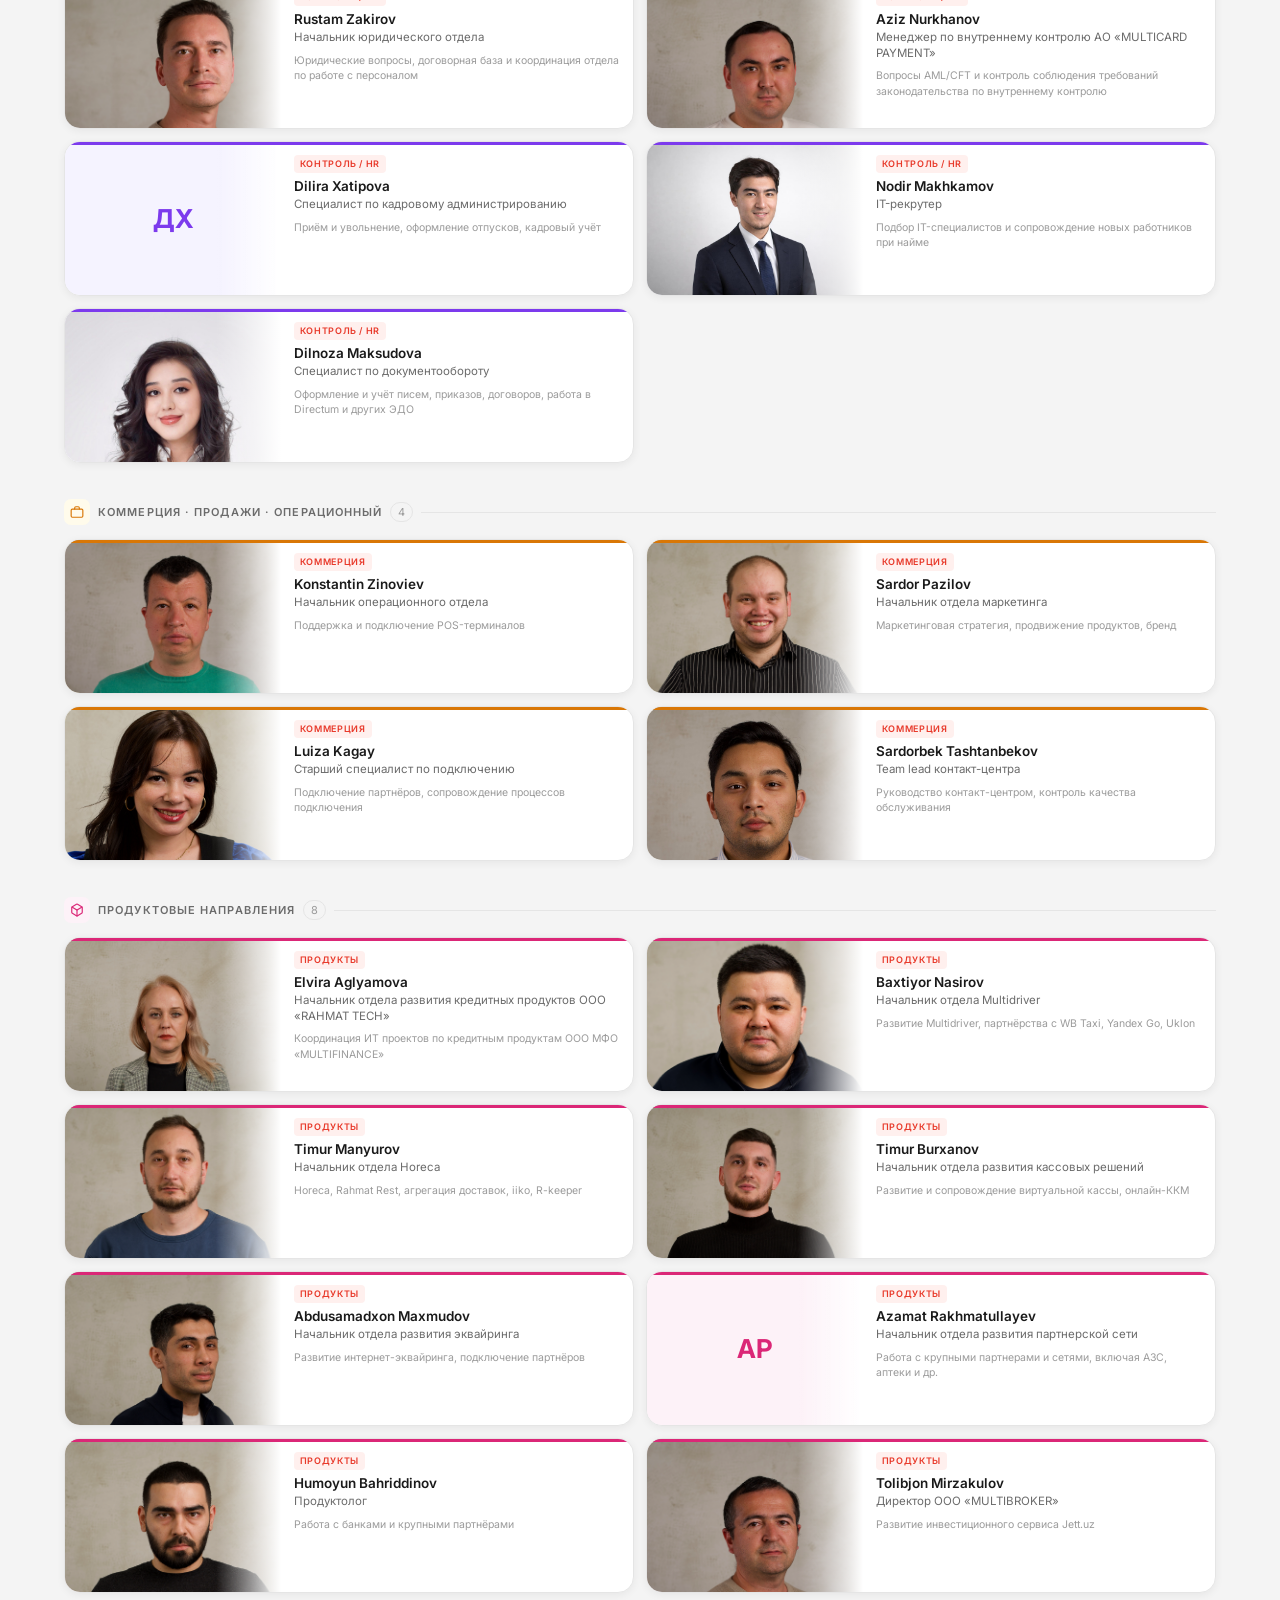
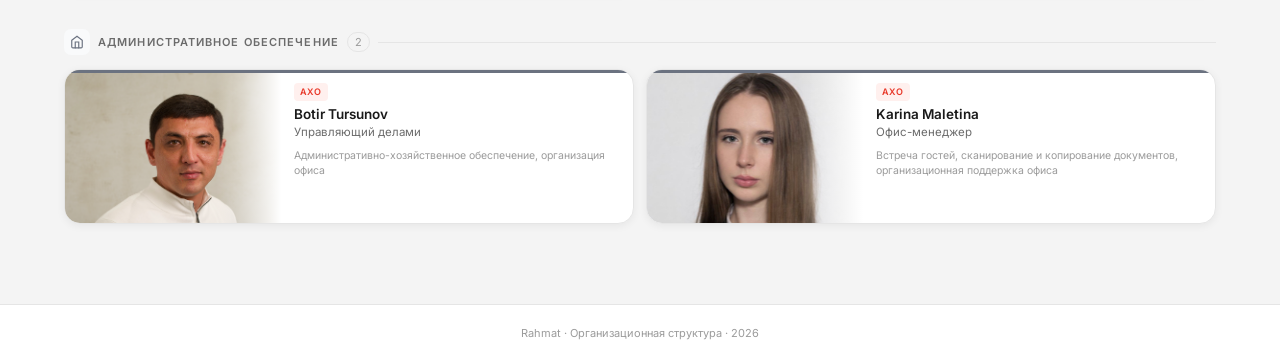
==== commit b24eb0ad: "Удалён Viktor Veksler, обновлён Azamat Rakhmatullayev, Muslim Yakubov заменён на Dilira Xatipova" ====
--- a/index.html
+++ b/index.html
@@ -445,11 +445,11 @@
     desc:'Вопросы AML/CFT и контроль соблюдения требований законодательства по внутреннему контролю',
     sec:'control', level:'control', ini:'НА',
     photoFile:'Nurkhanov Aziz.png' },
-  { name:'Muslim Yakubov',
+  { name:'Dilira Xatipova',
     role:'Специалист по кадровому администрированию',
     desc:'Приём и увольнение, оформление отпусков, кадровый учёт',
-    sec:'control', level:'control', ini:'ЯМ',
-    photoFile:'Yakubov Muslim.jpg' },
+    sec:'control', level:'control', ini:'ДХ',
+    photoFile:null },
   { name:'Nodir Makhkamov',
     role:'IT-рекрутер',
     desc:'Подбор IT-специалистов и сопровождение новых работников при найме',
@@ -462,11 +462,6 @@
     photoFile:'Maksudova Dilnoza.jpg' },
 
   /* КОММЕРЦИЯ · ПРОДАЖИ · ОПЕРАЦИОННЫЙ БЛОК */
-  { name:'Viktor Veksler',
-    role:'Консультант директора по кассовому направлению',
-    desc:'Координация коммерческого и операционного блока, отдела продаж',
-    sec:'commerce', level:'commerce', ini:'ВВ',
-    photoFile:'Veksler Viktor.png' },
   { name:'Konstantin Zinoviev',
     role:'Начальник операционного отдела',
     desc:'Поддержка и подключение POS-терминалов',
@@ -509,8 +504,8 @@
     sec:'products', level:'products', ini:'МА',
     photoFile:'Maxmudov Abdusamadxon.png' },
   { name:'Azamat Rakhmatullayev',
-    role:'Продуктолог',
-    desc:'Развитие продуктовых направлений',
+    role:'Начальник отдела развития партнерской сети',
+    desc:'Работа с крупными партнерами и сетями, включая АЗС, аптеки и др.',
     sec:'products', level:'products', ini:'АР',
     photoFile:null },
   { name:'Humoyun Bahriddinov',
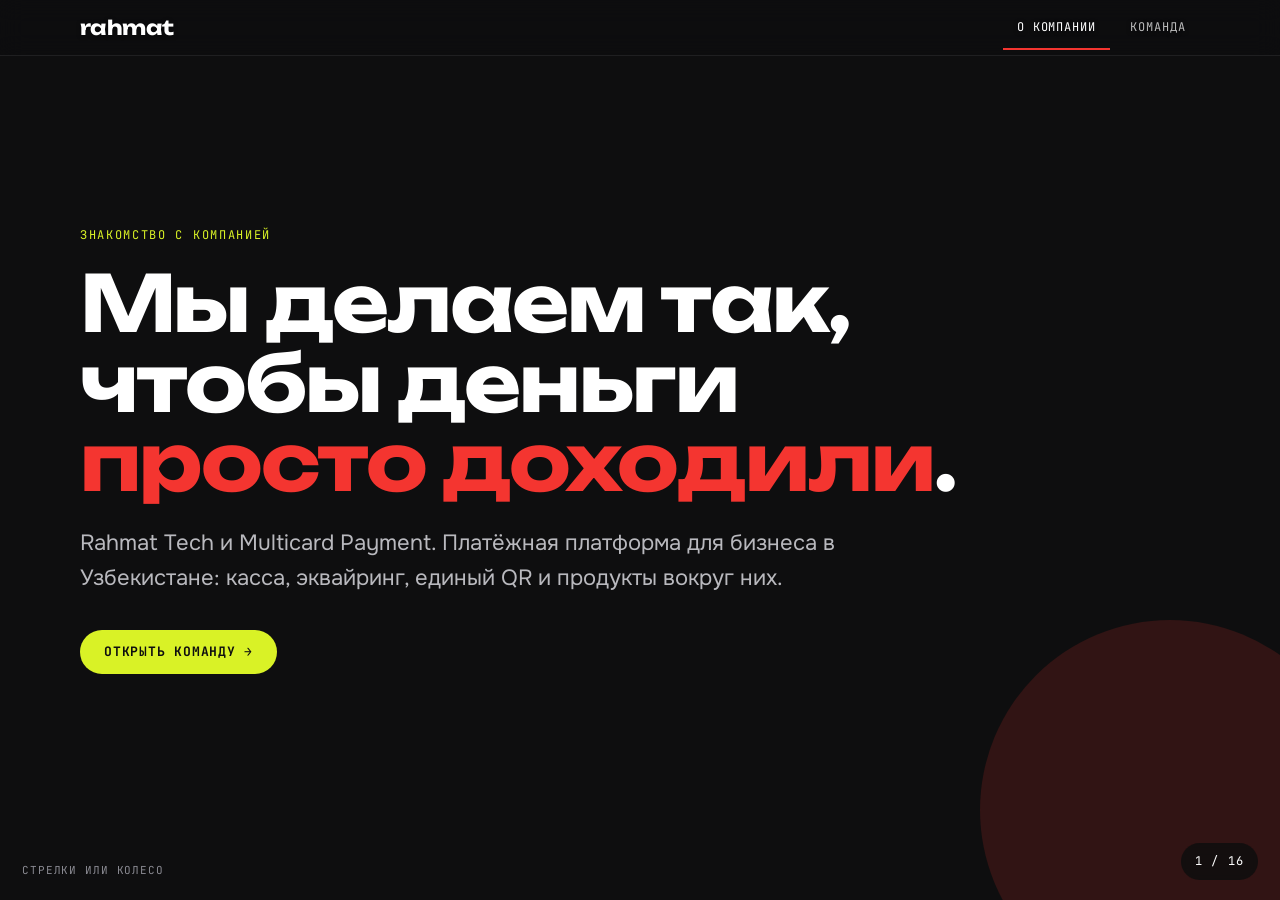
==== commit a0c777b6: "Step 3: scaffold /, /team, /manage with shared header and routing - Move org structure index.html ->" ====
--- a/index.html
+++ b/index.html
@@ -1,708 +1,442 @@
 <!DOCTYPE html>
 <html lang="ru">
 <head>
-<meta charset="UTF-8">
-<meta name="viewport" content="width=device-width, initial-scale=1.0">
-<title>Rahmat · Организационная структура</title>
+<meta charset="utf-8">
+<meta name="viewport" content="width=device-width, initial-scale=1">
+<title>О компании · Rahmat Tech / Multicard Payment</title>
 <link rel="icon" href="data:image/svg+xml,<svg xmlns='http://www.w3.org/2000/svg' viewBox='0 0 100 100'><text y='.9em' font-size='90'>R</text></svg>">
 <link rel="preconnect" href="https://fonts.googleapis.com">
 <link rel="preconnect" href="https://fonts.gstatic.com" crossorigin>
-<link href="https://fonts.googleapis.com/css2?family=Inter:wght@400;500;600;700&display=swap" rel="stylesheet">
+<link href="https://fonts.googleapis.com/css2?family=Onest:wght@400;500;700&family=Unbounded:wght@700&family=JetBrains+Mono:wght@400;700&display=swap" rel="stylesheet">
+<link rel="stylesheet" href="assets/style.css">
 <style>
-/* ── RESET ──────────────────────────────────────────────── */
-*,*::before,*::after{box-sizing:border-box;margin:0;padding:0}
-:root{
-  --brand:    #E8392A;
-  --brand-lt: #FFF0EE;
-  --bg:       #F4F4F4;
-  --card:     #FFFFFF;
-  --t1:       #1A1A1A;
-  --t2:       #6B6B6B;
-  --t3:       #9B9B9B;
-  --border:   #E5E5E5;
-  --border-h: #CCCCCC;
-  --shadow:   0 2px 8px rgba(0,0,0,.06);
-  --shadow-h: 0 4px 16px rgba(0,0,0,.10);
-  --r:        16px;
-  --font:     'Inter', -apple-system, sans-serif;
-  --ease:     cubic-bezier(.4,0,.2,1);
-  --ch:       160px;
-  --pw:       38%;
+/* Токены и общая шапка — в assets/style.css. Здесь только слои презентации. */
+body{background:var(--ink);color:var(--ink);font-size:17px;line-height:1.6}
+
+.deck{height:100svh;overflow-y:scroll;scroll-snap-type:y mandatory;scroll-behavior:smooth}
+.slide{min-height:100svh;scroll-snap-align:start;scroll-snap-stop:always;display:flex;align-items:center;background:var(--paper);position:relative;padding:64px 0}
+.slide.dark{background:var(--ink);color:#fff}
+.inner{width:min(1120px,100% - 96px);margin:0 auto}
+@media (max-width:720px){.inner{width:calc(100% - 40px)}.slide{padding:56px 0}}
+
+.eyebrow{font-family:var(--mono);font-size:12px;letter-spacing:.14em;text-transform:uppercase;color:var(--muted)}
+.dark .eyebrow{color:var(--lime)}
+h1{font-family:var(--display);font-size:clamp(38px,6.4vw,78px);line-height:1.02;letter-spacing:-.025em;margin:18px 0 0}
+h2{font-family:var(--display);font-size:clamp(28px,4.4vw,48px);line-height:1.08;letter-spacing:-.025em;margin:16px 0 0}
+h1 em,h2 em{font-style:normal;color:var(--red)}
+.lead{font-size:clamp(18px,2vw,22px);max-width:60ch;margin:24px 0 0;color:var(--muted)}
+.dark .lead{color:#B9B9BE}
+.mark{position:absolute;right:-80px;bottom:-100px;width:380px;height:380px;border-radius:50%;background:var(--red);opacity:.15;pointer-events:none}
+
+/* CTA на титульном слайде → страница «Команда» */
+.cta{display:inline-flex;align-items:center;gap:9px;margin-top:34px;min-height:44px;
+  font-family:var(--mono);font-size:13px;font-weight:700;letter-spacing:.06em;text-transform:uppercase;
+  color:var(--ink);background:var(--lime);padding:0 24px;border-radius:999px;text-decoration:none;
+  transition:transform .15s ease,filter .15s ease}
+.cta:hover{filter:brightness(1.04);transform:translateY(-1px)}
+
+.cols{display:grid;grid-template-columns:repeat(auto-fit,minmax(250px,1fr));gap:22px;margin-top:44px}
+.box{border:1px solid var(--line);border-radius:18px;padding:24px}
+.dark .box{border-color:#2A2A30}
+.box .k{font-family:var(--mono);font-size:11px;letter-spacing:.1em;text-transform:uppercase;color:var(--red)}
+.box h3{font-family:var(--display);font-size:19px;margin:12px 0 8px;letter-spacing:-.01em}
+.box p{margin:0;font-size:15px;color:var(--muted);line-height:1.5}
+.dark .box p{color:#A6A6AE}
+
+.rows{margin-top:40px;border-top:1px solid var(--line)}
+.dark .rows{border-color:#2A2A30}
+.row{display:grid;grid-template-columns:150px 1fr;gap:28px;padding:20px 0;border-bottom:1px solid var(--line);align-items:baseline}
+.dark .row{border-color:#2A2A30}
+.row .lbl{font-family:var(--mono);font-size:13px;font-weight:700;color:var(--red);letter-spacing:.03em}
+.row h4{margin:0 0 4px;font-size:18px;font-weight:700}
+.row p{margin:0;font-size:15px;color:var(--muted);line-height:1.5}
+.dark .row p{color:#A6A6AE}
+@media (max-width:680px){.row{grid-template-columns:1fr;gap:6px}}
+
+.tiles{display:grid;grid-template-columns:repeat(auto-fit,minmax(160px,1fr));gap:12px;margin-top:40px}
+.tile{border:1px solid var(--line);border-radius:14px;padding:18px 16px;font-weight:700;font-size:16px;text-align:center}
+.dark .tile{border-color:#2A2A30}
+.tile span{display:block;font-family:var(--mono);font-size:11px;font-weight:400;letter-spacing:.07em;text-transform:uppercase;color:var(--muted);margin-top:6px}
+
+.logos{display:grid;grid-template-columns:repeat(auto-fit,minmax(170px,1fr));gap:14px;margin-top:36px}
+.logo{border:1px solid var(--line);border-radius:16px;background:var(--paper);height:104px;display:grid;place-content:center;padding:18px;text-align:center}
+.logo img{max-height:46px;max-width:100%;width:auto;object-fit:contain;display:block}
+.logo .nm{font-weight:700;font-size:17px;line-height:1.2}
+.logo .nm small{display:block;font-family:var(--mono);font-size:10px;font-weight:400;letter-spacing:.08em;text-transform:uppercase;color:var(--muted);margin-top:7px}
+.grp{margin-top:34px}
+.grp .cap{font-family:var(--mono);font-size:11px;letter-spacing:.11em;text-transform:uppercase;color:var(--red);font-weight:700}
+.grp .capsub{font-size:14px;color:var(--muted);margin:6px 0 0;max-width:70ch}
+.dark .grp .capsub{color:#A6A6AE}
+.ents{display:grid;grid-template-columns:repeat(auto-fit,minmax(230px,1fr));gap:12px;margin-top:16px}
+.ent{border:1px solid var(--line);border-radius:14px;padding:16px 18px}
+.dark .ent{border-color:#2A2A30}
+.ent b{display:block;font-size:16px;line-height:1.3}
+.ent span{display:block;font-size:13.5px;color:var(--muted);margin-top:5px;line-height:1.45}
+.dark .ent span{color:#A6A6AE}
+.qrnote{margin-top:28px;border-left:3px solid var(--lime);padding:6px 0 6px 20px;font-size:16px;max-width:76ch}
+.qrnote b{display:block;font-family:var(--display);font-size:18px;margin-bottom:6px}
+.pipeline{display:grid;grid-template-columns:repeat(auto-fit,minmax(150px,1fr));gap:14px;margin-top:44px}
+.pnode{border:1px solid var(--line);border-radius:16px;padding:22px 18px;position:relative}
+.dark .pnode{border-color:#2A2A30}
+.pnode .num{font-family:var(--mono);font-size:11px;font-weight:700;color:var(--red);letter-spacing:.1em}
+.pnode b{display:block;font-size:17px;margin:10px 0 6px}
+.pnode p{margin:0;font-size:14px;color:var(--muted);line-height:1.45}
+.dark .pnode p{color:#A6A6AE}
+
+.big{display:grid;grid-template-columns:repeat(auto-fit,minmax(200px,1fr));gap:1px;background:var(--line);border:1px solid var(--line);border-radius:18px;overflow:hidden;margin-top:44px}
+.dark .big{background:#2A2A30;border-color:#2A2A30}
+.bcell{background:var(--paper);padding:26px 22px}
+.dark .bcell{background:var(--ink)}
+.bcell .v{font-family:var(--display);font-size:clamp(24px,3vw,34px);letter-spacing:-.02em}
+.bcell .k{font-family:var(--mono);font-size:11px;letter-spacing:.1em;text-transform:uppercase;color:var(--muted);margin-top:10px}
+
+.hud{position:fixed;right:22px;bottom:20px;z-index:9;font-family:var(--mono);font-size:12px;letter-spacing:.1em;background:rgba(14,14,15,.86);color:#fff;padding:9px 14px;border-radius:999px;backdrop-filter:blur(6px)}
+.hint{position:fixed;left:22px;bottom:20px;z-index:9;font-family:var(--mono);font-size:11px;letter-spacing:.08em;text-transform:uppercase;color:#8A8A92;transition:opacity .4s ease}
+.hint.gone{opacity:0}
+
+@media print{
+  .deck{height:auto;overflow:visible}
+  .slide{min-height:auto;page-break-after:always;padding:40px 0}
+  .hud,.hint{display:none}
+  .slide.dark{background:var(--ink)!important;-webkit-print-color-adjust:exact;print-color-adjust:exact}
 }
-html{scroll-behavior:smooth}
-body{
-  font-family:var(--font);
-  background:var(--bg);
-  color:var(--t1);
-  min-height:100vh;
-  -webkit-font-smoothing:antialiased;
-  line-height:1.5;
-}
-a{color:inherit;text-decoration:none}
-
-/* ── HEADER ─────────────────────────────────────────────── */
-.hdr{
-  background:var(--card);
-  border-bottom:1px solid var(--border);
-  padding:16px 24px;
-}
-.hdr-inner{
-  max-width:1200px;margin:0 auto;
-  display:flex;align-items:center;gap:12px;
-}
-.logo-brand{
-  font-size:22px;font-weight:700;
-  color:var(--brand);letter-spacing:-.03em;line-height:1;
-}
-.logo-sep{color:var(--border);margin:0 2px;font-weight:300}
-.logo-sub{font-size:13px;font-weight:400;color:var(--t3);white-space:nowrap}
-
-/* ── SEARCH + TABS BAR ──────────────────────────────────── */
-.srch-bar{
-  position:sticky;top:0;z-index:200;
-  background:var(--card);
-  border-bottom:1px solid var(--border);
-  padding:10px 24px 0;
-  box-shadow:0 1px 4px rgba(0,0,0,.04);
-}
-.srch-inner{
-  max-width:1200px;margin:0 auto;
-  position:relative;display:flex;align-items:center;
-}
-.srch-ico{
-  position:absolute;left:14px;color:var(--t3);
-  display:flex;pointer-events:none;
-}
-.srch-input{
-  width:100%;
-  padding:10px 90px 10px 40px;
-  background:var(--card);
-  border:1.5px solid var(--border);
-  border-radius:12px;
-  font-family:var(--font);font-size:14px;
-  color:var(--t1);outline:none;
-  transition:border-color .18s var(--ease),box-shadow .18s var(--ease);
-}
-.srch-input::placeholder{color:var(--t3)}
-.srch-input:focus{
-  border-color:var(--brand);
-  box-shadow:0 0 0 3px rgba(232,57,42,.08);
-}
-.srch-badge{
-  position:absolute;right:14px;
-  font-size:12px;color:var(--t3);pointer-events:none;
-}
-
-/* ── TABS ───────────────────────────────────────────────── */
-.tabs-inner{
-  max-width:1200px;margin:8px auto 0;
-  display:flex;gap:4px;
-}
-.tab{
-  padding:7px 16px;
-  border-radius:8px 8px 0 0;
-  border:none;cursor:pointer;
-  font-family:var(--font);font-size:13px;font-weight:500;
-  background:transparent;color:var(--t3);
-  transition:background .15s,color .15s;
-  outline:none;white-space:nowrap;
-}
-.tab.tab-active{background:var(--brand);color:#fff}
-.tab:not(.tab-active):hover{color:var(--t1);background:var(--bg)}
-
-/* ── LAYOUT ─────────────────────────────────────────────── */
-.main{max-width:1200px;margin:0 auto;padding:28px 24px 80px}
-
-/* ── SECTION ────────────────────────────────────────────── */
-.sec{margin-bottom:36px}
-.sec:last-child{margin-bottom:0}
-.sec-hdr{display:flex;align-items:center;gap:8px;margin-bottom:14px}
-.sec-icon{
-  width:26px;height:26px;border-radius:7px;
-  display:flex;align-items:center;justify-content:center;
-  flex-shrink:0;font-size:13px;
-}
-.sec-label{
-  font-size:11px;font-weight:600;letter-spacing:.1em;
-  text-transform:uppercase;color:var(--t2);white-space:nowrap;
-}
-.sec-count{
-  font-size:11px;color:var(--t3);
-  background:var(--bg);border:1px solid var(--border);
-  border-radius:100px;padding:1px 7px;
-}
-.sec-line{flex:1;height:1px;background:var(--border)}
-
-/* ── GRIDS ──────────────────────────────────────────────── */
-.g2{display:grid;grid-template-columns:repeat(2,1fr);gap:12px;align-items:start}
-.gs{display:grid;grid-template-columns:repeat(2,1fr);gap:12px;align-items:start}
-
-/* ── CARD ───────────────────────────────────────────────── */
-.card{
-  background:var(--card);
-  border:1px solid var(--border);
-  border-radius:var(--r);
-  overflow:hidden;
-  display:flex;flex-direction:row;
-  min-height:var(--ch);
-  position:relative;
-  box-shadow:var(--shadow);
-  animation:fadeUp .35s var(--ease) both;
-  transition:box-shadow .2s var(--ease),border-color .2s var(--ease);
-}
-.card:hover{box-shadow:var(--shadow-h);border-color:var(--border-h)}
-.card::before{
-  content:'';position:absolute;
-  top:0;left:0;right:0;height:3px;
-  background:var(--strip,var(--brand));
-  z-index:3;pointer-events:none;
-}
-
-/* ── PHOTO ZONE ─────────────────────────────────────────── */
-.card-photo{
-  width:var(--pw);flex-shrink:0;
-  position:relative;overflow:hidden;
-  background:var(--strip-bg,var(--brand-lt));
-}
-/* right-to-left fade into card background */
-.card-photo::after{
-  content:'';position:absolute;
-  top:0;right:0;
-  width:30%;height:100%;
-  background:linear-gradient(to left, var(--card) 0%, transparent 100%);
-  z-index:2;pointer-events:none;
-}
-.card-photo img{
-  position:absolute;inset:0;
-  width:100%;height:100%;
-  object-fit:cover;object-position:center 20%;
-  display:block;
-}
-.initials{
-  position:absolute;inset:0;
-  display:flex;align-items:center;justify-content:center;
-  font-size:26px;font-weight:700;letter-spacing:-.02em;
-  color:var(--strip,var(--brand));
-  user-select:none;
-}
-
-/* ── TEXT BODY ──────────────────────────────────────────── */
-.card-body{
-  padding:13px 14px 13px 13px;
-  display:flex;flex-direction:column;gap:3px;
-  flex:1;overflow:hidden;min-width:0;
-}
-.card-badge{
-  display:inline-flex;align-items:center;
-  font-size:9px;font-weight:600;letter-spacing:.07em;text-transform:uppercase;
-  background:var(--brand-lt);color:var(--brand);
-  border-radius:4px;padding:2px 6px;
-  width:fit-content;margin-bottom:2px;flex-shrink:0;
-}
-.card-name{
-  font-size:13.5px;font-weight:600;color:var(--t1);
-  line-height:1.25;
-  white-space:nowrap;overflow:hidden;text-overflow:ellipsis;
-}
-.card-role{
-  font-size:11.5px;font-weight:400;color:var(--t2);line-height:1.35;
-  display:-webkit-box;-webkit-line-clamp:3;-webkit-box-orient:vertical;
-  line-clamp:3;overflow:hidden;
-}
-.card-desc{
-  font-size:10.5px;color:var(--t3);line-height:1.45;
-  display:-webkit-box;-webkit-line-clamp:2;-webkit-box-orient:vertical;
-  line-clamp:2;overflow:hidden;margin-top:4px;
-}
-
-/* ── EMPTY ──────────────────────────────────────────────── */
-.empty{
-  grid-column:1/-1;text-align:center;
-  padding:64px 24px;color:var(--t3);font-size:14px;
-}
-
-/* ── ABOUT / COMPANY CARDS ──────────────────────────────── */
-.about-wrap{display:none}
-.about-wrap.active{display:block}
-
-.about-intro{
-  background:#fff;
-  border-left:4px solid var(--brand);
-  border-radius:var(--r);
-  padding:24px;
-  margin-bottom:20px;
-  box-shadow:var(--shadow);
-}
-.about-intro-title{
-  font-size:20px;font-weight:700;color:var(--t1);
-  margin-bottom:6px;line-height:1.25;
-}
-.about-intro-sub{
-  font-size:14px;color:var(--t3);line-height:1.55;
-}
-
-.companies-grid{
-  display:grid;
-  grid-template-columns:repeat(2,1fr);
-  gap:16px;
-}
-.co-card{
-  background:#fff;border:1px solid var(--border);
-  border-radius:var(--r);box-shadow:var(--shadow);
-  overflow:hidden;position:relative;padding:22px 20px 24px;
-}
-.co-card::before{
-  content:'';position:absolute;
-  top:0;left:0;right:0;height:3px;
-  background:var(--co-color, var(--brand));
-}
-.co-logo{
-  width:44px;height:44px;border-radius:50%;
-  background:var(--co-bg, var(--brand-lt));
-  color:var(--co-color, var(--brand));
-  display:flex;align-items:center;justify-content:center;
-  font-size:11px;font-weight:700;letter-spacing:-.01em;
-  margin-bottom:14px;flex-shrink:0;
-}
-.co-name{font-size:16px;font-weight:700;color:var(--t1);margin-bottom:3px;line-height:1.3}
-.co-type{font-size:12px;font-style:italic;color:var(--t3);margin-bottom:0}
-.co-divider{height:1px;background:var(--border);margin:10px 0}
-.co-desc{font-size:13px;color:var(--t2);line-height:1.55}
-
-/* ── FOOTER ─────────────────────────────────────────────── */
-.ftr{
-  text-align:center;padding:20px 24px;
-  border-top:1px solid var(--border);
-  font-size:11px;color:var(--t3);
-  background:var(--card);
-}
-
-/* ── ANIMATIONS ─────────────────────────────────────────── */
-@keyframes fadeUp{
-  from{opacity:0;transform:translateY(12px)}
-  to{opacity:1;transform:translateY(0)}
-}
-
-/* ── RESPONSIVE ─────────────────────────────────────────── */
-
-/* Desktop ≥ 769px */
-@media(min-width:769px){
-  :root{--ch:155px}
-  .gs .card:first-child{grid-column:1/-1}
-}
-
-/* Tablet 480–768px */
-@media(min-width:480px) and (max-width:768px){
-  :root{--ch:130px}
-  .card-name{font-size:13px}
-  .card-desc{font-size:10px}
-}
-
-/* Mobile < 480px */
-@media(max-width:479px){
-  :root{--ch:115px;--pw:33%}
-  .g2,.gs,.companies-grid{grid-template-columns:1fr}
-  .main{padding:16px 12px 60px}
-  .hdr{padding:12px 12px}
-  .logo-sub{display:none}
-  .srch-bar{padding:8px 12px 0}
-  .srch-input{min-height:48px;font-size:15px;padding:0 12px 0 40px}
-  .tabs-inner{gap:0}
-  .tab{
-    flex:1;height:44px;
-    border-radius:8px 8px 0 0;
-    font-size:12px;padding:0 6px;
-    display:flex;align-items:center;justify-content:center;
-  }
-  .sec{margin-bottom:20px}
-  .sec-hdr{margin-bottom:8px}
-  .sec-label{font-size:11px}
-  .sec-icon{width:22px;height:22px;font-size:11px}
-  .card-name{font-size:12px;font-weight:600}
-  .card-role{font-size:10px;-webkit-line-clamp:2;line-clamp:2}
-
-  .card-body{padding:8px 8px 8px 7px;gap:1px}
-  .initials{font-size:18px}
-}
+@media (prefers-reduced-motion:reduce){.deck{scroll-behavior:auto}}
 </style>
 </head>
 <body>
 
-<header class="hdr">
-  <div class="hdr-inner">
-    <span class="logo-brand">rahmat</span>
-    <span class="logo-sep">|</span>
-    <span class="logo-sub">Организационная структура</span>
+<header class="site-head">
+  <div class="site-head__in">
+    <a class="site-head__brand" href="/">rahmat</a>
+    <nav class="site-head__nav">
+      <a href="/" aria-current="page">О компании</a>
+      <a href="/team">Команда</a>
+    </nav>
   </div>
 </header>
 
-<div class="srch-bar">
-  <div class="srch-inner" id="srch-row">
-    <span class="srch-ico">
-      <svg width="16" height="16" viewBox="0 0 24 24" fill="none" stroke="currentColor" stroke-width="2" stroke-linecap="round"><circle cx="11" cy="11" r="8"/><path d="m21 21-4.3-4.3"/></svg>
-    </span>
-    <input class="srch-input" id="srch" type="search"
-      placeholder="Поиск по имени, должности, отделу…"
-      autocomplete="off" spellcheck="false">
-    <span class="srch-badge" id="srch-badge"></span>
-  </div>
-  <div class="tabs-inner">
-    <button class="tab tab-active" data-tab="org" onclick="switchTab('org')">Организационная структура</button>
-    <button class="tab" data-tab="about" onclick="switchTab('about')">О компании</button>
-  </div>
+<div class="deck" id="deck" tabindex="0">
+
+<section class="slide dark">
+  <div class="inner">
+    <div class="eyebrow">Знакомство с компанией</div>
+    <h1>Мы делаем так,<br>чтобы деньги<br><em>просто доходили</em>.</h1>
+    <p class="lead">Rahmat Tech и Multicard Payment. Платёжная платформа для бизнеса в Узбекистане: касса, эквайринг, единый QR и продукты вокруг них.</p>
+    <a class="cta" href="/team">Открыть команду →</a>
+  </div>
+  <div class="mark" aria-hidden="true"></div>
+</section>
+
+<section class="slide">
+  <div class="inner">
+    <div class="eyebrow">Кто мы</div>
+    <h2>Платёжная организация<br>с лицензией <em>Центрального банка</em>.</h2>
+    <p class="lead">Бизнес приходит к нам, когда ему нужно принимать оплату: в магазине, в приложении, на сайте, в телеграм-боте или на кассе в кафе. Мы закрываем всю цепочку, от железа до чека в налоговой.</p>
+    <div class="cols">
+      <div class="box"><div class="k">Для кого</div><h3>Бизнес любого размера</h3><p>От самозанятого с одним QR-кодом до сети АЗС и федерального ритейла.</p></div>
+      <div class="box"><div class="k">Что даём</div><h3>Приём оплаты под ключ</h3><p>Терминал, онлайн-эквайринг, единый QR и отправка чеков в налоговую.</p></div>
+      <div class="box"><div class="k">Как работаем</div><h3>Свои разработка и поддержка</h3><p>Продукт, интеграции и техподдержка внутри группы, а не на аутсорсе.</p></div>
+    </div>
+  </div>
+</section>
+
+<section class="slide dark">
+  <div class="inner">
+    <div class="eyebrow">Структура</div>
+    <h2>Одна команда,<br>несколько <em>юрлиц</em>.</h2>
+    <p class="lead">Разные лицензии требуют разных компаний. Поэтому договор ты подписываешь с одной, а работаешь со всеми.</p>
+
+    <div class="grp">
+      <div class="cap">Ядро группы</div>
+      <div class="ents">
+        <div class="ent"><b>АО «Multicard Payment»</b><span>Платёжная организация с лицензией ЦБ. Через неё проходят платежи.</span></div>
+        <div class="ent"><b>ООО «Rahmat Tech»</b><span>Технологии, продукт, коммерция и большая часть команды.</span></div>
+        <div class="ent"><b>ООО «Fintech Platforms»</b><span>Серверная архитектура и внутренние системы группы.</span></div>
+        <div class="ent"><b>ООО МФО «Multifinance»</b><span>Микрозаймы и рассрочка.</span></div>
+      </div>
+    </div>
+
+    <div class="grp">
+      <div class="cap">Партнёрские компании</div>
+      <p class="capsub">Выросли внутри группы, сегодня идут своим курсом и ведут отдельные сервисы как партнёры.</p>
+      <div class="ents">
+        <div class="ent"><b>ООО «ASDG»</b><span>Сервисы направления Drive.</span></div>
+        <div class="ent"><b>ООО «POS Retail»</b><span>Поставка и обслуживание кассового оборудования.</span></div>
+        <div class="ent"><b>ООО «Navo BNPL»</b><span>Рассрочка Navo.</span></div>
+        <div class="ent"><b>ООО «Multibroker»</b><span>Инвестиционный сервис Jett.uz.</span></div>
+      </div>
+    </div>
+  </div>
+</section>
+
+<section class="slide">
+  <div class="inner">
+    <div class="eyebrow">Внешний контур</div>
+    <h2>Финтех живёт<br>внутри <em>правил</em>.</h2>
+    <p class="lead">Это не бюрократия, а условие работы. Каждый продукт до запуска проходит через эти рамки.</p>
+    <div class="cols">
+      <div class="box"><div class="k">Центральный банк</div><h3>Две лицензии</h3><p>Платёжной организации и микрокредитной организации.</p></div>
+      <div class="box"><div class="k">Налоговый комитет</div><h3>Онлайн-ККМ и ofd.uz</h3><p>Кассы в реестре, а чеки уходят оператору фискальных данных.</p></div>
+      <div class="box"><div class="k">Налоговый комитет</div><h3>Оператор ЭДО</h3><p>Электронный документооборот: счета-фактуры и накладные в электронном виде.</p></div>
+      <div class="box"><div class="k">MITC</div><h3>Лицензия на сети передачи данных</h3><p>Право оказывать услуги сетей передачи данных.</p></div>
+      <div class="box"><div class="k">Visa</div><h3>PCI DSS</h3><p>Стандарт безопасности данных индустрии платёжных карт.</p></div>
+      <div class="box"><div class="k">IT Park</div><h3>Резидентство</h3><p>Мы резиденты IT Park.</p></div>
+    </div>
+  </div>
+</section>
+
+<section class="slide">
+  <div class="inner">
+    <div class="eyebrow">Партнёры</div>
+    <h2>С кем мы <em>в связке</em>.</h2>
+    <p class="lead">Платёж не проходит в одиночку. За каждой транзакцией стоят банк и платёжная система.</p>
+    <div class="logos">
+      <div class="logo">
+        <img src="logos/octobank.svg" alt="Octobank" onerror="this.hidden=true;this.nextElementSibling.hidden=false">
+        <div class="nm" hidden>Octobank<small>Банк-партнёр</small></div>
+      </div>
+      <div class="logo">
+        <img src="logos/trast-bank.svg" alt="Trast Bank" onerror="this.hidden=true;this.nextElementSibling.hidden=false">
+        <div class="nm" hidden>Trast Bank<small>Банк-партнёр</small></div>
+      </div>
+      <div class="logo">
+        <img src="logos/aloqa-bank.svg" alt="Aloqa Bank" onerror="this.hidden=true;this.nextElementSibling.hidden=false">
+        <div class="nm" hidden>Aloqa Bank<small>Банк-партнёр</small></div>
+      </div>
+      <div class="logo">
+        <img src="logos/kapital-bank.svg" alt="Kapital Bank" onerror="this.hidden=true;this.nextElementSibling.hidden=false">
+        <div class="nm" hidden>Kapital Bank<small>Банк-партнёр</small></div>
+      </div>
+      <div class="logo">
+        <img src="logos/humo.svg" alt="HUMO" onerror="this.hidden=true;this.nextElementSibling.hidden=false">
+        <div class="nm" hidden>HUMO<small>Платёжная система</small></div>
+      </div>
+      <div class="logo">
+        <img src="logos/uzcard.svg" alt="UZCARD" onerror="this.hidden=true;this.nextElementSibling.hidden=false">
+        <div class="nm" hidden>UZCARD<small>Платёжная система</small></div>
+      </div>
+    </div>
+  </div>
+</section>
+
+<section class="slide dark">
+  <div class="inner">
+    <div class="eyebrow">Продукты</div>
+    <h2>Шесть направлений.<br>Дальше <em>по одному</em>.</h2>
+    <p class="lead">Каждое направление ведёт отдельный руководитель. Дальше по слайду на каждое.</p>
+    <div class="tiles">
+      <div class="tile">PAY<span>Онлайн-платежи</span></div>
+      <div class="tile">POS<span>Кассы и терминалы</span></div>
+      <div class="tile">DRIVE<span>Такси, курьеры, киоски</span></div>
+      <div class="tile">REST<span>Кафе и рестораны</span></div>
+      <div class="tile">BNPL<span>Микрозаймы и рассрочка</span></div>
+      <div class="tile">PRO<span>Самозанятые и ИП</span></div>
+    </div>
+  </div>
+</section>
+
+<section class="slide">
+  <div class="inner">
+    <div class="eyebrow">Направление 01</div>
+    <h2><em>PAY</em> — приём оплаты<br>в интернете.</h2>
+    <p class="lead">Всё, что происходит без физического терминала: сайт, приложение, телеграм-бот.</p>
+    <div class="rows">
+      <div class="row"><div class="lbl">Что делаем</div><div><h4>Онлайн-эквайринг и единый QR</h4><p>Приём карт, оплата через QR и агрегаторы, переводы с карты на счёт и обратно.</p></div></div>
+      <div class="row"><div class="lbl">Ещё</div><div><h4>Массовые выплаты</h4><p>Выплаты физлицам и партнёрам на карты. Востребовано у маркетплейсов и таксопарков.</p></div></div>
+      <div class="row"><div class="lbl">Кто ведёт</div><div><h4>Махмудов Абдусамадхон</h4><p>Начальник отдела развития эквайринга.</p></div></div>
+    </div>
+  </div>
+</section>
+
+<section class="slide">
+  <div class="inner">
+    <div class="eyebrow">Направление 02</div>
+    <h2><em>POS</em> — касса,<br>которая всё умеет.</h2>
+    <p class="lead">Флагманское направление. Всё, чем бизнес принимает оплату на точке.</p>
+    <div class="rows">
+      <div class="row"><div class="lbl">Что делаем</div><div><h4>Терминал, онлайн-ККМ и виртуальная касса</h4><p>Приём карт и NFC, фискализация чека и касса без отдельного железа.</p></div></div>
+      <div class="row"><div class="lbl">QR</div><div><h4>Rahmat QR и UZQR</h4><p>Один код на столе принимает оплату из банковских приложений и платёжных сервисов.</p></div></div>
+      <div class="row"><div class="lbl">Кто ведёт</div><div><h4>Турдиев Азамат</h4><p>Направление кассовых решений.</p></div></div>
+    </div>
+  </div>
+</section>
+
+<section class="slide">
+  <div class="inner">
+    <div class="eyebrow">Направление 03</div>
+    <h2><em>DRIVE</em> — деньги<br>для тех, кто за рулём.</h2>
+    <p class="lead">Multidriver. Водители такси и курьеры получают заработок и выводят его без похода в банк.</p>
+    <div class="rows">
+      <div class="row"><div class="lbl">Что делаем</div><div><h4>Выплаты и кабинет водителя</h4><p>Личный кабинет, телеграм-бот, пополнение и вывод средств, статус самозанятого.</p></div></div>
+      <div class="row"><div class="lbl">Наличные</div><div><h4>Киоски приёма наличных на заправках</h4><p>Водитель кладёт наличные в киоск на АЗС и сразу видит их на балансе.</p></div></div>
+      <div class="row"><div class="lbl">Кто ведёт</div><div><h4>Рахматуллаев Азамат</h4><p>Направление Multidriver.</p></div></div>
+    </div>
+  </div>
+</section>
+
+<section class="slide">
+  <div class="inner">
+    <div class="eyebrow">Направление 04</div>
+    <h2><em>REST</em> — всё, что<br>происходит в зале.</h2>
+    <p class="lead">Rahmat Rest. Гость платит по счёту со своего телефона, заведение не теряет заказы из агрегаторов.</p>
+    <div class="rows">
+      <div class="row"><div class="lbl">Для гостя</div><div><h4>Оплата по пречеку и чаевые</h4><p>Сканируешь QR на счёте, платишь и оставляешь чаевые официанту напрямую.</p></div></div>
+      <div class="row"><div class="lbl">Для заведения</div><div><h4>Киоски самообслуживания и онлайн-меню</h4><p>Гость заказывает сам на киоске. Плюс интеграции с iiko и R-Keeper.</p></div></div>
+      <div class="row"><div class="lbl">Доставка</div><div><h4>Заказы из агрегаторов в одном окне</h4><p>Uzum, Yandex Eda и другие сервисы доставки собираются в одном интерфейсе.</p></div></div>
+      <div class="row"><div class="lbl">Кто ведёт</div><div><h4>Манюров Тимур</h4><p>Начальник отдела Horeca.</p></div></div>
+    </div>
+  </div>
+</section>
+
+<section class="slide">
+  <div class="inner">
+    <div class="eyebrow">Направление 05</div>
+    <h2><em>BNPL</em> — купить сейчас,<br>заплатить потом.</h2>
+    <p class="lead">Два продукта рядом: рассрочка и микрозаймы. Работают и в онлайне, и на кассе в магазине.</p>
+    <div class="rows">
+      <div class="row"><div class="lbl">Что делаем</div><div><h4>Онлайн и офлайн рассрочка, микрозаймы</h4><p>Покупатель оформляет рассрочку прямо при оплате, магазин получает деньги сразу.</p></div></div>
+      <div class="row"><div class="lbl">Кто за что</div><div><h4>МФО «Multifinance» и Navo</h4><p>МФО отвечает за займы, Navo за рассрочку BNPL.</p></div></div>
+      <div class="row"><div class="lbl">Кто ведёт</div><div><h4>Аглямова Эльвира</h4><p>Начальник отдела развития кредитных продуктов.</p></div></div>
+    </div>
+  </div>
+</section>
+
+<section class="slide">
+  <div class="inner">
+    <div class="eyebrow">Направление 06</div>
+    <h2><em>PRO</em> — бизнес<br>в одном приложении.</h2>
+    <p class="lead">Rahmat App для самозанятых и ИП. Регистрация, счёт, приём оплаты и налоги без бухгалтера.</p>
+    <div class="rows">
+      <div class="row"><div class="lbl">Что внутри</div><div><h4>QR для оплаты и Tap to Pay</h4><p>Принимать оплату можно просто телефоном, без терминала. Чек фискализируется сам.</p></div></div>
+      <div class="row"><div class="lbl">Зачем</div><div><h4>Легализация микробизнеса</h4><p>Человек выходит из тени за десять минут и продолжает работать как работал.</p></div></div>
+      <div class="row"><div class="lbl">Кто ведёт</div><div><h4>Бахриддинов Хумоюн</h4><p>Продуктолог.</p></div></div>
+    </div>
+  </div>
+</section>
+
+<section class="slide">
+  <div class="inner">
+    <div class="eyebrow">Клиенты</div>
+    <h2>Мы <em>под капотом</em>.</h2>
+    <p class="lead">Наш логотип видит не каждый. Но когда человек платит в этих сервисах, платёж идёт через нас.</p>
+    <div class="logos">
+      <div class="logo">
+        <img src="logos/road24.svg" alt="Road 24" onerror="this.hidden=true;this.nextElementSibling.hidden=false">
+        <div class="nm" hidden>Road 24<small>Дорожные сервисы</small></div>
+      </div>
+      <div class="logo">
+        <img src="logos/evos.svg" alt="Evos" onerror="this.hidden=true;this.nextElementSibling.hidden=false">
+        <div class="nm" hidden>Evos<small>Общепит</small></div>
+      </div>
+      <div class="logo">
+        <img src="logos/oqtepa.svg" alt="Oqtepa" onerror="this.hidden=true;this.nextElementSibling.hidden=false">
+        <div class="nm" hidden>Oqtepa<small>Общепит</small></div>
+      </div>
+      <div class="logo">
+        <img src="logos/birbir.svg" alt="BirBir" onerror="this.hidden=true;this.nextElementSibling.hidden=false">
+        <div class="nm" hidden>BirBir<small>Сервис</small></div>
+      </div>
+      <div class="logo">
+        <img src="logos/asterium.svg" alt="Asterium" onerror="this.hidden=true;this.nextElementSibling.hidden=false">
+        <div class="nm" hidden>Asterium<small>Финтех-приложение</small></div>
+      </div>
+      <div class="logo">
+        <img src="logos/sofia.svg" alt="Sofia" onerror="this.hidden=true;this.nextElementSibling.hidden=false">
+        <div class="nm" hidden>Sofia<small>Сеть</small></div>
+      </div>
+      <div class="logo">
+        <img src="logos/billz.svg" alt="Billz" onerror="this.hidden=true;this.nextElementSibling.hidden=false">
+        <div class="nm" hidden>Billz<small>Автоматизация ритейла</small></div>
+      </div>
+      <div class="logo">
+        <img src="logos/oxapp.svg" alt="OXAPP" onerror="this.hidden=true;this.nextElementSibling.hidden=false">
+        <div class="nm" hidden>OXAPP<small>Платформа для бизнеса</small></div>
+      </div>
+      <div class="logo">
+        <img src="logos/nike.svg" alt="Nike" onerror="this.hidden=true;this.nextElementSibling.hidden=false">
+        <div class="nm" hidden>Nike<small>Ритейл</small></div>
+      </div>
+    </div>
+  </div>
+</section>
+
+<section class="slide">
+  <div class="inner">
+    <div class="eyebrow">Как это работает</div>
+    <h2>Что происходит<br>за <em>две секунды</em> оплаты.</h2>
+    <p class="lead">Понимать эту цепочку полезно всем, а не только разработчикам. Почти любая рабочая задача живёт на одном из этих шагов.</p>
+    <div class="pipeline">
+      <div class="pnode"><div class="num">01</div><b>Покупатель</b><p>Прикладывает карту, сканирует QR или жмёт оплату в приложении.</p></div>
+      <div class="pnode"><div class="num">02</div><b>Наша платформа</b><p>Принимает запрос, проверяет и отправляет дальше.</p></div>
+      <div class="pnode"><div class="num">03</div><b>Процессинг и банк</b><p>HUMO, UZCARD, Visa, Mastercard и банки-партнёры подтверждают списание.</p></div>
+      <div class="pnode"><div class="num">04</div><b>Чек в налоговую</b><p>Фискальный чек формируется и уходит автоматически.</p></div>
+      <div class="pnode"><div class="num">05</div><b>Деньги мерчанту</b><p>Бизнес получает выручку, мы получаем комиссию.</p></div>
+    </div>
+    <p class="qrnote"><b>Один Rahmat QR, больше пятнадцати способов оплаты.</b>За одним кодом на столе стоят банковские приложения и платёжные сервисы страны. Для гостя это один скан, для нас целый слой интеграций.</p>
+  </div>
+</section>
+
+<section class="slide dark">
+  <div class="inner">
+    <div class="eyebrow">Как устроена команда</div>
+    <h2>Пять блоков,<br>у каждого <em>свой профиль</em>.</h2>
+    <div class="rows">
+      <div class="row"><div class="lbl">Управление</div><div><h4>Идиев Ильхом, Муталов Аваз, Бозоров Алишер</h4><p>Стратегия группы и управление компаниями.</p></div></div>
+      <div class="row"><div class="lbl">IT и ИБ</div><div><h4>Маркинг Евгений</h4><p>Разработка, инфраструктура и информационная безопасность.</p></div></div>
+      <div class="row"><div class="lbl">Финансы</div><div><h4>Шоикромов Шорасул</h4><p>Финансовое управление группы и МФО.</p></div></div>
+      <div class="row"><div class="lbl">Контроль</div><div><h4>Закиров Рустам</h4><p>Право, внутренний контроль и HR.</p></div></div>
+      <div class="row"><div class="lbl">Коммерция</div><div><h4>Векслер Виктор</h4><p>Продажи, операционный отдел, маркетинг и контакт-центр.</p></div></div>
+    </div>
+  </div>
+</section>
+
+<section class="slide dark">
+  <div class="inner">
+    <div class="eyebrow">Что дальше</div>
+    <h1>Теперь ты <em>внутри</em>.</h1>
+    <p class="lead">Не пытайся запомнить всё сразу. Через месяц половина этого будет казаться очевидной, а вторая половина сама всплывёт в задачах.</p>
+    <div class="cols">
+      <div class="box"><div class="k">Справочник</div><h3>Кто где сидит</h3><p>Поиск по команде и ответ на вопрос, к кому идти с чем.</p></div>
+      <div class="box"><div class="k">Спрашивай</div><h3>Это нормально</h3><p>Никто не ждёт, что ты разберёшься за неделю.</p></div>
+      <div class="box"><div class="k">Смотри вокруг</div><h3>Продукты рядом</h3><p>Наш QR стоит в кафе у офиса. Заплати через него и почувствуй продукт с обратной стороны.</p></div>
+    </div>
+  </div>
+  <div class="mark" aria-hidden="true"></div>
+</section>
+
 </div>
 
-<main class="main" id="app"></main>
-
-<div class="main about-wrap" id="about">
-  <div class="about-intro">
-    <div class="about-intro-title">Группа компаний RAHMAT</div>
-    <div class="about-intro-sub">Объединяет компании в сфере платёжных сервисов,
-    IT-инфраструктуры, финтех-продуктов и микрофинансирования</div>
-  </div>
-  <div class="companies-grid" id="co-grid"></div>
-</div>
-
-<footer class="ftr">Rahmat · Организационная структура · <span id="yr"></span></footer>
+<div class="hud" id="hud">1 / 16</div>
+<div class="hint" id="hint">Стрелки или колесо</div>
 
 <script>
-/* ── EMPLOYEES ──────────────────────────────────────────── */
-const E = [
-  /* СТРАТЕГИЧЕСКОЕ УПРАВЛЕНИЕ */
-  { name:'Ilxom Idiyev',
-    role:'Директор ООО «RAHMAT TECH» / Председатель Набсовета АО «MULTICARD PAYMENT»',
-    desc:'Стратегическое развитие и общее управление группы компаний',
-    sec:'strategic', level:'strategic', ini:'ИИ',
-    photoFile:'Idiyev Ilxom Aminovich.png', posOverride:'center center', photoContain:true, photoBg:'#f5f5f5' },
-  { name:'Alisher Bozorov',
-    role:'Член Набсовета АО «MULTICARD PAYMENT»',
-    desc:'Финансовое планирование группы компаний',
-    sec:'strategic', level:'strategic', ini:'БА',
-    photoFile:'Bozorov Alisher.png' },
-  { name:'Avaz Mutalov',
-    role:'Генеральный директор АО «MULTICARD PAYMENT»',
-    desc:'Управление АО «MULTICARD PAYMENT»',
-    sec:'strategic', level:'strategic', ini:'МА',
-    photoFile:'Mutalov Avaz.png' },
-
-  /* IT · ТЕХНИЧЕСКИЙ БЛОК · ИБ */
-  { name:'Andrey Sidorov',
-    role:'Директор по IT ООО «FINTECH PLATFORMS»',
-    desc:'Сопровождение серверной архитектуры, внутренних ИТ систем (Jira и др.)',
-    sec:'it', level:'it', ini:'СА',
-    photoFile:'Sidorov Andrey.png' },
-  { name:'Aleksey Orlovskiy',
-    role:'Технический директор ООО «RAHMAT TECH»',
-    desc:'Руководство техническим отделом ООО «RAHMAT TECH»',
-    sec:'it', level:'it', ini:'ОА',
-    photoFile:'Orlovskiy Aleksey.png' },
-  { name:'Dmitriy Muminov',
-    role:'Директор по информационной безопасности ООО «RAHMAT TECH»',
-    desc:'Информационная безопасность, защита данных, контроль доступов',
-    sec:'it', level:'it', ini:'МД',
-    photoFile:null },
-  { name:'Kozim Mirazizov',
-    role:'Team lead',
-    desc:'Руководство командой, координация задач',
-    sec:'it', level:'it', ini:'МК',
-    photoFile:'MIRAZIZOV KOZIM ADILOVICH.jpg', posOverride:'center 20%' },
-  { name:'Aleksandr Veksler',
-    role:'Team lead',
-    desc:'Руководство командой, координация задач',
-    sec:'it', level:'it', ini:'ВА',
-    photoFile:'VEKSLER ALEKSANDR ALEKSANDROVICH.jpg', posOverride:'center 40%' },
-
-  /* ФИНАНСЫ И КРЕДИТНЫЕ ПРОДУКТЫ */
-  { name:'Shorasul Shoikromov',
-    role:'Финансовый директор ООО «RAHMAT TECH» / Директор ООО МФО «MULTIFINANCE»',
-    desc:'Финансовое управление группы компаний и руководство деятельностью ООО МФО «MULTIFINANCE»',
-    sec:'finance', level:'finance', ini:'ШШ',
-    photoFile:'Shoikromov Shorasul.png' },
-  { name:'Mukarram Ismailova',
-    role:'Главный бухгалтер',
-    desc:'Главный бухгалтер ООО «RAHMAT TECH»',
-    sec:'finance', level:'finance', ini:'МИ',
-    photoFile:'MUKARRAM ISMAILOVA.png' },
-  { name:'Barno Nabiyeva',
-    role:'Главный бухгалтер',
-    desc:'Главный бухгалтер АО «MULTICARD PAYMENT»',
-    sec:'finance', level:'finance', ini:'БН',
-    photoFile:'BARNO NABIYEVA.png' },
-  { name:'Elvira Aglyamova',
-    role:'Начальник отдела развития кредитных продуктов ООО «RAHMAT TECH»',
-    desc:'Координация ИТ проектов по кредитным продуктам ООО МФО «MULTIFINANCE»',
-    sec:'products', level:'products', ini:'АЭ',
-    photoFile:'Aglyamova Elvira.png' },
-
-  /* КОНТРОЛЬ · ЮРИДИЧЕСКИЙ БЛОК · HR */
-  { name:'Rustam Zakirov',
-    role:'Начальник юридического отдела',
-    desc:'Юридические вопросы, договорная база и координация отдела по работе с персоналом',
-    sec:'control', level:'control', ini:'ЗР',
-    photoFile:'Zakirov Rustam.png' },
-  { name:'Aziz Nurkhanov',
-    role:'Менеджер по внутреннему контролю АО «MULTICARD PAYMENT»',
-    desc:'Вопросы AML/CFT и контроль соблюдения требований законодательства по внутреннему контролю',
-    sec:'control', level:'control', ini:'НА',
-    photoFile:'Nurkhanov Aziz.png' },
-  { name:'Dilira Xatipova',
-    role:'Специалист по кадровому администрированию',
-    desc:'Приём и увольнение, оформление отпусков, кадровый учёт',
-    sec:'control', level:'control', ini:'ДХ',
-    photoFile:null },
-  { name:'Nodir Makhkamov',
-    role:'IT-рекрутер',
-    desc:'Подбор IT-специалистов и сопровождение новых работников при найме',
-    sec:'control', level:'control', ini:'МН',
-    photoFile:'Makhkamov Nodir.jpeg' },
-  { name:'Dilnoza Maksudova',
-    role:'Специалист по документообороту',
-    desc:'Оформление и учёт писем, приказов, договоров, работа в Directum и других ЭДО',
-    sec:'control', level:'control', ini:'ДМ',
-    photoFile:'Maksudova Dilnoza.jpg' },
-
-  /* КОММЕРЦИЯ · ПРОДАЖИ · ОПЕРАЦИОННЫЙ БЛОК */
-  { name:'Konstantin Zinoviev',
-    role:'Начальник операционного отдела',
-    desc:'Поддержка и подключение POS-терминалов',
-    sec:'commerce', level:'commerce', ini:'ЗК',
-    photoFile:'Zinovev Konstantin.png' },
-  { name:'Sardor Pazilov',
-    role:'Начальник отдела маркетинга',
-    desc:'Маркетинговая стратегия, продвижение продуктов, бренд',
-    sec:'commerce', level:'commerce', ini:'ПС',
-    photoFile:'Pazilov Sardor.png' },
-  { name:'Luiza Kagay',
-    role:'Старший специалист по подключению',
-    desc:'Подключение партнёров, сопровождение процессов подключения',
-    sec:'commerce', level:'commerce', ini:'КЛ',
-    photoFile:'KAGAY LUIZA RUSTAMOVNA.jpg', posOverride:'center 25%' },
-  { name:'Sardorbek Tashtanbekov',
-    role:'Team lead контакт-центра',
-    desc:'Руководство контакт-центром, контроль качества обслуживания',
-    sec:'commerce', level:'commerce', ini:'ТС',
-    photoFile:'TASHTANBEKOV SARDORBEK BAXODIR O‘G‘LI.jpg', posOverride:'center 20%' },
-  /* ПРОДУКТОВЫЕ НАПРАВЛЕНИЯ */
-  { name:'Baxtiyor Nasirov',
-    role:'Начальник отдела Multidriver',
-    desc:'Развитие Multidriver, партнёрства с WB Taxi, Yandex Go, Uklon',
-    sec:'products', level:'products', ini:'НБ',
-    photoFile:'Nasirov Baxtiyor.png' },
-  { name:'Timur Manyurov',
-    role:'Начальник отдела Horeca',
-    desc:'Horeca, Rahmat Rest, агрегация доставок, iiko, R-keeper',
-    sec:'products', level:'products', ini:'МТ',
-    photoFile:'Manyurov Timur.png' },
-  { name:'Timur Burxanov',
-    role:'Начальник отдела развития кассовых решений',
-    desc:'Развитие и сопровождение виртуальной кассы, онлайн-ККМ',
-    sec:'products', level:'products', ini:'БТ',
-    photoFile:'Burxanov Timur.png' },
-  { name:'Abdusamadxon Maxmudov',
-    role:'Начальник отдела развития эквайринга',
-    desc:'Развитие интернет-эквайринга, подключение партнёров',
-    sec:'products', level:'products', ini:'МА',
-    photoFile:'Maxmudov Abdusamadxon.png' },
-  { name:'Azamat Rakhmatullayev',
-    role:'Начальник отдела развития партнерской сети',
-    desc:'Работа с крупными партнерами и сетями, включая АЗС, аптеки и др.',
-    sec:'products', level:'products', ini:'АР',
-    photoFile:null },
-  { name:'Humoyun Bahriddinov',
-    role:'Продуктолог',
-    desc:'Работа с банками и крупными партнёрами',
-    sec:'products', level:'products', ini:'БХ',
-    photoFile:'Bahriddinov Humoyun.png' },
-  { name:'Tolibjon Mirzakulov',
-    role:'Директор ООО «MULTIBROKER»',
-    desc:'Развитие инвестиционного сервиса Jett.uz',
-    sec:'products', level:'products', ini:'МТ',
-    photoFile:'Tolibjon Mirzakulov.png' },
-
-  /* АДМИНИСТРАТИВНОЕ ОБЕСПЕЧЕНИЕ */
-  { name:'Botir Tursunov',
-    role:'Управляющий делами',
-    desc:'Административно-хозяйственное обеспечение, организация офиса',
-    sec:'admin', level:'admin', ini:'ТБ',
-    photoFile:'Tursunov Botir Baxtiyorovich.png' },
-  { name:'Karina Maletina',
-    role:'Офис-менеджер',
-    desc:'Встреча гостей, сканирование и копирование документов, организационная поддержка офиса',
-    sec:'admin', level:'admin', ini:'МК',
-    photoFile:'Maletina Karina.png' },
-];
-
-/* ── COMPANIES ──────────────────────────────────────────── */
-const COMPANIES = [
-  { abbr:'MC', name:'АО «MULTICARD PAYMENT»', type:'Платёжная организация',
-    color:'#E8392A', bg:'#FFF0EE',
-    desc:'Осуществляет деятельность в сфере платёжных сервисов, приёма и обработки платежей, взаимодействия с банками, партнёрами и мерчантами.' },
-  { abbr:'RT', name:'ООО «RAHMAT TECH»', type:'IT-компания группы',
-    color:'#2563EB', bg:'#EEF2FF',
-    desc:'Обеспечивает разработку, внедрение, сопровождение и развитие IT-процессов и программных решений для АО «MULTICARD PAYMENT».' },
-  { abbr:'FP', name:'ООО «FINTECH PLATFORMS»', type:'Инфраструктурная компания группы',
-    color:'#059669', bg:'#ECFDF5',
-    desc:'Обслуживает серверную инфраструктуру, необходимую для стабильной работы IT-систем и сервисов АО «MULTICARD PAYMENT».' },
-  { abbr:'MF', name:'ООО МФО «MULTIFINANCE»', type:'Микрофинансовая организация',
-    color:'#7C3AED', bg:'#F5F3FF',
-    desc:'Развивает кредитные и микрофинансовые продукты в рамках группы компаний RAHMAT.' },
-  { abbr:'MB', name:'ООО «MULTIBROKER»', type:'IT-компания группы',
-    color:'#D97706', bg:'#FFFBEB',
-    desc:'Развивает инвестиционный сервис Jett.uz' },
-];
-
-/* ── LEVEL CONFIG ───────────────────────────────────────── */
-const LV = {
-  strategic:{ c:'#E8392A', bg:'#FFF0EE', label:'Управление' },
-  it:       { c:'#2563EB', bg:'#EEF2FF', label:'IT / ИБ' },
-  finance:  { c:'#059669', bg:'#ECFDF5', label:'Финансы' },
-  control:  { c:'#7C3AED', bg:'#F5F3FF', label:'Контроль / HR' },
-  commerce: { c:'#D97706', bg:'#FFFBEB', label:'Коммерция' },
-  products: { c:'#DB2777', bg:'#FDF2F8', label:'Продукты' },
-  admin:    { c:'#6B7280', bg:'#F9FAFB', label:'АХО' },
-};
-
-/* ── SECTION ICONS ──────────────────────────────────────── */
-const SI = {
-  strategic:`<svg width="14" height="14" viewBox="0 0 24 24" fill="currentColor"><polygon points="12,2 15.09,8.26 22,9.27 17,14.14 18.18,21.02 12,17.77 5.82,21.02 7,14.14 2,9.27 8.91,8.26"/></svg>`,
-  it:       `<svg width="14" height="14" viewBox="0 0 24 24" fill="none" stroke="currentColor" stroke-width="2" stroke-linecap="round"><rect x="9" y="9" width="6" height="6" rx="1"/><path d="M15 2v2M9 2v2M15 20v2M9 20v2M2 15h2M2 9h2M20 15h2M20 9h2"/><rect x="4" y="4" width="16" height="16" rx="2"/></svg>`,
-  finance:  `<svg width="14" height="14" viewBox="0 0 24 24" fill="none" stroke="currentColor" stroke-width="2" stroke-linecap="round"><polyline points="22 7 13.5 15.5 8.5 10.5 2 17"/><polyline points="16 7 22 7 22 13"/></svg>`,
-  control:  `<svg width="14" height="14" viewBox="0 0 24 24" fill="none" stroke="currentColor" stroke-width="2" stroke-linecap="round"><path d="M12 22s8-4 8-10V5l-8-3-8 3v7c0 6 8 10 8 10z"/></svg>`,
-  commerce: `<svg width="14" height="14" viewBox="0 0 24 24" fill="none" stroke="currentColor" stroke-width="2" stroke-linecap="round"><rect x="2" y="7" width="20" height="14" rx="2"/><path d="M16 7V5a2 2 0 00-2-2h-4a2 2 0 00-2 2v2"/></svg>`,
-  products: `<svg width="14" height="14" viewBox="0 0 24 24" fill="none" stroke="currentColor" stroke-width="2" stroke-linecap="round"><path d="M21 16V8a2 2 0 00-1-1.73l-7-4a2 2 0 00-2 0l-7 4A2 2 0 003 8v8a2 2 0 001 1.73l7 4a2 2 0 002 0l7-4A2 2 0 0021 16z"/><polyline points="3.27 6.96 12 12.01 20.73 6.96"/><line x1="12" y1="22.08" x2="12" y2="12"/></svg>`,
-  admin:    `<svg width="14" height="14" viewBox="0 0 24 24" fill="none" stroke="currentColor" stroke-width="2" stroke-linecap="round"><path d="M3 9l9-7 9 7v11a2 2 0 01-2 2H5a2 2 0 01-2-2z"/><polyline points="9,22 9,12 15,12 15,22"/></svg>`,
-};
-
-/* ── PHOTO POSITION (ratio-based, with posOverride support) ─ */
-function applyPhotoPos(img) {
-  if (img.dataset.posOverride) {
-    img.style.objectPosition = img.dataset.posOverride;
-    if (img.dataset.contain) img.style.objectFit = 'contain';
-    return;
-  }
-  const r = img.naturalWidth / img.naturalHeight;
-  if (r < 0.8)      img.style.objectPosition = 'center 15%';
-  else if (r > 1.2) img.style.objectPosition = 'center 30%';
-  else               img.style.objectPosition = 'center 20%';
+const deck = document.getElementById('deck');
+const slides = [...document.querySelectorAll('.slide')];
+const hud = document.getElementById('hud');
+const hint = document.getElementById('hint');
+let idx = 0;
+
+function goto(i){
+  idx = Math.max(0, Math.min(slides.length - 1, i));
+  slides[idx].scrollIntoView({behavior:'smooth', block:'start'});
 }
 
-/* handles images already loaded from cache */
-function initPhotoPositions() {
-  document.querySelectorAll('.card-photo img').forEach(img => {
-    if (img.complete && img.naturalWidth) applyPhotoPos(img);
-  });
-}
-
-/* ── RENDER CARD ────────────────────────────────────────── */
-let cardIdx = 0;
-
-function card(emp) {
-  const lv    = LV[emp.level] || LV.admin;
-  const delay = (cardIdx++ * 40) + 'ms';
-
-  const posAttr     = emp.posOverride  ? ` data-pos-override="${emp.posOverride}"` : '';
-  const containAttr = emp.photoContain ? ' data-contain="1"' : '';
-  const photoBlock = emp.photoFile
-    ? `<img src="photos/${encodeURIComponent(emp.photoFile)}" alt="${emp.name}"
-           onload="applyPhotoPos(this)"${posAttr}${containAttr}
-           onerror="this.style.display='none';this.parentElement.querySelector('.initials').style.display='flex'">
-       <div class="initials" style="display:none">${emp.ini}</div>`
-    : `<div class="initials">${emp.ini}</div>`;
-
-  const photoBgStyle = emp.photoBg ? ` style="background:${emp.photoBg}"` : '';
-  const desc = emp.desc ? `<p class="card-desc">${emp.desc}</p>` : '';
-
-  return `<article class="card"
-  style="--strip:${lv.c};--strip-bg:${lv.bg};animation-delay:${delay}"
-  data-q="${(emp.name + ' ' + emp.role).toLowerCase()}">
-  <div class="card-photo"${photoBgStyle}>${photoBlock}</div>
-  <div class="card-body">
-    <span class="card-badge">${lv.label}</span>
-    <div class="card-name">${emp.name}</div>
-    <div class="card-role">${emp.role}</div>
-    ${desc}
-  </div>
-</article>`;
-}
-
-/* ── RENDER SECTION ─────────────────────────────────────── */
-function sec(label, icon, lv, emps, gridCls) {
-  if (!emps.length) return '';
-  return `<section class="sec">
-  <div class="sec-hdr">
-    <div class="sec-icon" style="background:${lv.bg};color:${lv.c}">${icon}</div>
-    <span class="sec-label">${label}</span>
-    <span class="sec-count">${emps.length}</span>
-    <div class="sec-line"></div>
-  </div>
-  <div class="${gridCls}">${emps.map(e => card(e)).join('')}</div>
-</section>`;
-}
-
-/* ── RENDER COMPANIES ───────────────────────────────────── */
-function renderCompanies() {
-  document.getElementById('co-grid').innerHTML = COMPANIES.map(co =>
-    `<div class="co-card" style="--co-color:${co.color};--co-bg:${co.bg}">
-      <div class="co-logo">${co.abbr}</div>
-      <div class="co-name">${co.name}</div>
-      <div class="co-type">${co.type}</div>
-      <div class="co-divider"></div>
-      <div class="co-desc">${co.desc}</div>
-    </div>`
-  ).join('');
-}
-
-/* ── TAB SWITCH ─────────────────────────────────────────── */
-function switchTab(tab) {
-  document.querySelectorAll('.tab').forEach(t =>
-    t.classList.toggle('tab-active', t.dataset.tab === tab));
-  const isOrg = tab === 'org';
-  document.getElementById('app').style.display      = isOrg ? '' : 'none';
-  document.getElementById('about').classList.toggle('active', !isOrg);
-  document.getElementById('srch-row').style.display = isOrg ? '' : 'none';
-}
-
-/* ── RENDER ORG ─────────────────────────────────────────── */
-function render(q) {
-  cardIdx = 0;
-  const app   = document.getElementById('app');
-  const query = (q || '').trim().toLowerCase();
-  const list  = query
-    ? E.filter(e => (e.name + ' ' + e.role).toLowerCase().includes(query))
-    : E;
-
-  if (query && !list.length) {
-    app.innerHTML = `<div class="empty">Ничего не найдено по запросу «${q}»</div>`;
-    document.getElementById('srch-badge').textContent = '0';
-    return;
-  }
-
-  const g = s => list.filter(e => e.sec === s);
-  app.innerHTML = [
-    sec('Стратегическое управление',          SI.strategic, LV.strategic, g('strategic'), 'gs'),
-    sec('IT · Технический блок · ИБ',         SI.it,        LV.it,        g('it'),        'g2'),
-    sec('Финансы',                               SI.finance,   LV.finance,   g('finance'),   'g2'),
-    sec('Контроль · Юридический блок · HR',   SI.control,   LV.control,   g('control'),   'g2'),
-    sec('Коммерция · Продажи · Операционный', SI.commerce,  LV.commerce,  g('commerce'),  'g2'),
-    sec('Продуктовые направления',             SI.products,  LV.products,  g('products'),  'g2'),
-    sec('Административное обеспечение',        SI.admin,     LV.admin,     g('admin'),     'g2'),
-  ].join('');
-
-  document.getElementById('srch-badge').textContent = query ? `${list.length} из ${E.length}` : '';
-  initPhotoPositions();
-}
-
-/* ── SEARCH ─────────────────────────────────────────────── */
-let timer;
-document.getElementById('srch').addEventListener('input', function () {
-  clearTimeout(timer);
-  timer = setTimeout(() => render(this.value), 100);
+deck.addEventListener('scroll', () => {
+  const mid = deck.scrollTop + deck.clientHeight / 2;
+  const cur = slides.findIndex(s => s.offsetTop <= mid && s.offsetTop + s.offsetHeight > mid);
+  if (cur > -1) { idx = cur; hud.textContent = (cur + 1) + ' / ' + slides.length; }
+  hint.classList.add('gone');
+}, {passive:true});
+
+window.addEventListener('keydown', e => {
+  if (['ArrowRight','ArrowDown','PageDown',' '].includes(e.key)) { e.preventDefault(); goto(idx + 1); }
+  if (['ArrowLeft','ArrowUp','PageUp'].includes(e.key)) { e.preventDefault(); goto(idx - 1); }
+  if (e.key === 'Home') { e.preventDefault(); goto(0); }
+  if (e.key === 'End') { e.preventDefault(); goto(slides.length - 1); }
 });
 
-/* ── INIT ───────────────────────────────────────────────── */
-document.getElementById('yr').textContent = new Date().getFullYear();
-render();
-renderCompanies();
+hud.textContent = '1 / ' + slides.length;
+deck.focus();
 </script>
 </body>
 </html>
--- a/assets/style.css
+++ b/assets/style.css
@@ -0,0 +1,149 @@
+/* =========================================================================
+   Rahmat · онбординг-сайт · общая дизайн-система
+   Единственный источник токенов и общих компонентов.
+   Правка цвета/шрифта делается здесь, во всех страницах подхватывается.
+
+   Шрифты подключаются в <head> каждой страницы (preconnect + link на
+   Google Fonts), эта таблица только использует семейства.
+   ========================================================================= */
+
+:root{
+  /* — базовая палитра (из презентации) — */
+  --red:    #F43530;   /* акцент: одно-два слова в заголовке, метки          */
+  --lime:   #D9F226;   /* редкий второй акцент, надзаголовки на тёмном       */
+  --ink:    #0E0E0F;   /* тёмные секции и основной текст                     */
+  --paper:  #FFFFFF;
+  --mist:   #F4F4F4;   /* чередующийся фон светлых секций                    */
+  --line:   #E2E2E2;   /* границы карточек на светлом                        */
+  --muted:  #6E6E73;   /* вторичный текст                                    */
+
+  /* — варианты для тёмных секций — */
+  --line-dark:  #2A2A30;
+  --muted-dark: #A6A6AE;
+
+  /* — цвета блоков команды (аватарки и метки справочника) — */
+  --blk-manage:   #F43530;  /* управление  */
+  --blk-it:       #2F6BFF;  /* IT и ИБ     */
+  --blk-finance:  #12A06A;  /* финансы     */
+  --blk-control:  #7A5AF8;  /* контроль    */
+  --blk-commerce: #E8720C;  /* коммерция   */
+  --blk-products: #E01B6A;  /* продукты    */
+  --blk-adm:      #5F6470;  /* АХО         */
+
+  /* — типографика — */
+  --display:"Unbounded",system-ui,sans-serif;   /* только h1/h2            */
+  --body:"Onest",system-ui,sans-serif;          /* весь остальной текст    */
+  --mono:"JetBrains Mono",ui-monospace,monospace;/* надзаголовки, метки    */
+
+  /* — метрики — */
+  --head-h: 56px;      /* высота фиксированной шапки (≤60px по ТЗ)          */
+  --r-card: 16px;      /* базовое скругление карточек                        */
+}
+
+*,*::before,*::after{box-sizing:border-box}
+html,body{margin:0;padding:0}
+body{
+  font-family:var(--body);
+  color:var(--ink);
+  -webkit-font-smoothing:antialiased;
+  text-rendering:optimizeLegibility;
+}
+:focus-visible{outline:3px solid var(--red);outline-offset:3px}
+
+/* Страницы с обычным потоком (не дека) отодвигают контент под шапку. */
+body.has-head{padding-top:var(--head-h)}
+
+/* =========================================================================
+   ОБЩАЯ ШАПКА
+   Фиксированная, полупрозрачная тёмная подложка с размытием, белый текст.
+   Читается и над белыми, и над тёмными слайдами.
+   ========================================================================= */
+.site-head{
+  position:fixed;top:0;left:0;right:0;z-index:1000;
+  height:var(--head-h);
+  background:rgba(14,14,15,.55);
+  backdrop-filter:blur(12px) saturate(1.3);
+  -webkit-backdrop-filter:blur(12px) saturate(1.3);
+  border-bottom:1px solid rgba(255,255,255,.08);
+}
+.site-head__in{
+  height:100%;
+  width:min(1120px,100% - 48px);
+  margin:0 auto;
+  display:flex;align-items:center;justify-content:space-between;gap:16px;
+}
+.site-head__brand{
+  font-family:var(--display);font-weight:700;font-size:20px;
+  letter-spacing:-.03em;line-height:1;
+  color:#fff;text-decoration:none;
+  text-shadow:0 1px 4px rgba(0,0,0,.55);
+}
+.site-head__nav{display:flex;gap:6px}
+.site-head__nav a{
+  font-family:var(--mono);font-size:12px;letter-spacing:.08em;text-transform:uppercase;
+  color:rgba(255,255,255,.72);text-decoration:none;
+  text-shadow:0 1px 4px rgba(0,0,0,.55);
+  height:44px;padding:0 14px;                /* тап-цель ≥44px */
+  display:inline-flex;align-items:center;
+  border-radius:999px;
+  transition:color .15s ease,background .15s ease;
+}
+.site-head__nav a:hover{color:#fff;background:rgba(255,255,255,.1)}
+.site-head__nav a[aria-current="page"]{
+  color:#fff;
+  box-shadow:inset 0 -2px 0 var(--red);
+  border-radius:0;
+}
+
+@media (max-width:480px){
+  :root{--head-h:52px}
+  .site-head__in{width:calc(100% - 28px);gap:8px}
+  .site-head__brand{font-size:17px}
+  .site-head__nav a{padding:0 10px;font-size:11px;letter-spacing:.06em}
+}
+
+/* =========================================================================
+   ОБЩИЙ ВИЗУАЛЬНЫЙ НАБОР (используется декой и страницей «Команда»)
+   Классы уникальны и не конфликтуют с существующими именами в index.html.
+   ========================================================================= */
+
+/* надзаголовок моношрифтом капсом */
+.eyebrow{
+  font-family:var(--mono);font-size:12px;letter-spacing:.14em;
+  text-transform:uppercase;color:var(--muted);
+}
+.dark .eyebrow{color:var(--lime)}
+
+/* заголовки: ключевые слова в <em> красным, без курсива */
+.h-display{
+  font-family:var(--display);letter-spacing:-.025em;line-height:1.04;margin:0;
+}
+.h-display em{font-style:normal;color:var(--red)}
+
+/* чередующиеся фоны секций */
+.sec-paper{background:var(--paper);color:var(--ink)}
+.sec-mist {background:var(--mist);color:var(--ink)}
+.sec-dark {background:var(--ink);color:#fff}
+
+/* декоративный красный круг в углу тёмных секций */
+.deco-mark{
+  position:absolute;right:-80px;bottom:-100px;
+  width:380px;height:380px;border-radius:50%;
+  background:var(--red);opacity:.15;pointer-events:none;
+}
+
+/* карточка-бокс: скругление, граница 1px, без теней */
+.box{border:1px solid var(--line);border-radius:18px;padding:24px;background:var(--paper)}
+.dark .box{border-color:var(--line-dark);background:transparent}
+
+/* =========================================================================
+   Tabler-иконки (используются на /manage): защита от «пустых квадратов».
+   Если webfont не загрузился, страница добавляет класс .no-ticons на <html>,
+   и глифы просто скрываются — текстовые контакты остаются читаемыми.
+   ========================================================================= */
+.no-ticons .ti{display:none !important}
+
+@media print{
+  .site-head{display:none}
+  body.has-head{padding-top:0}
+}
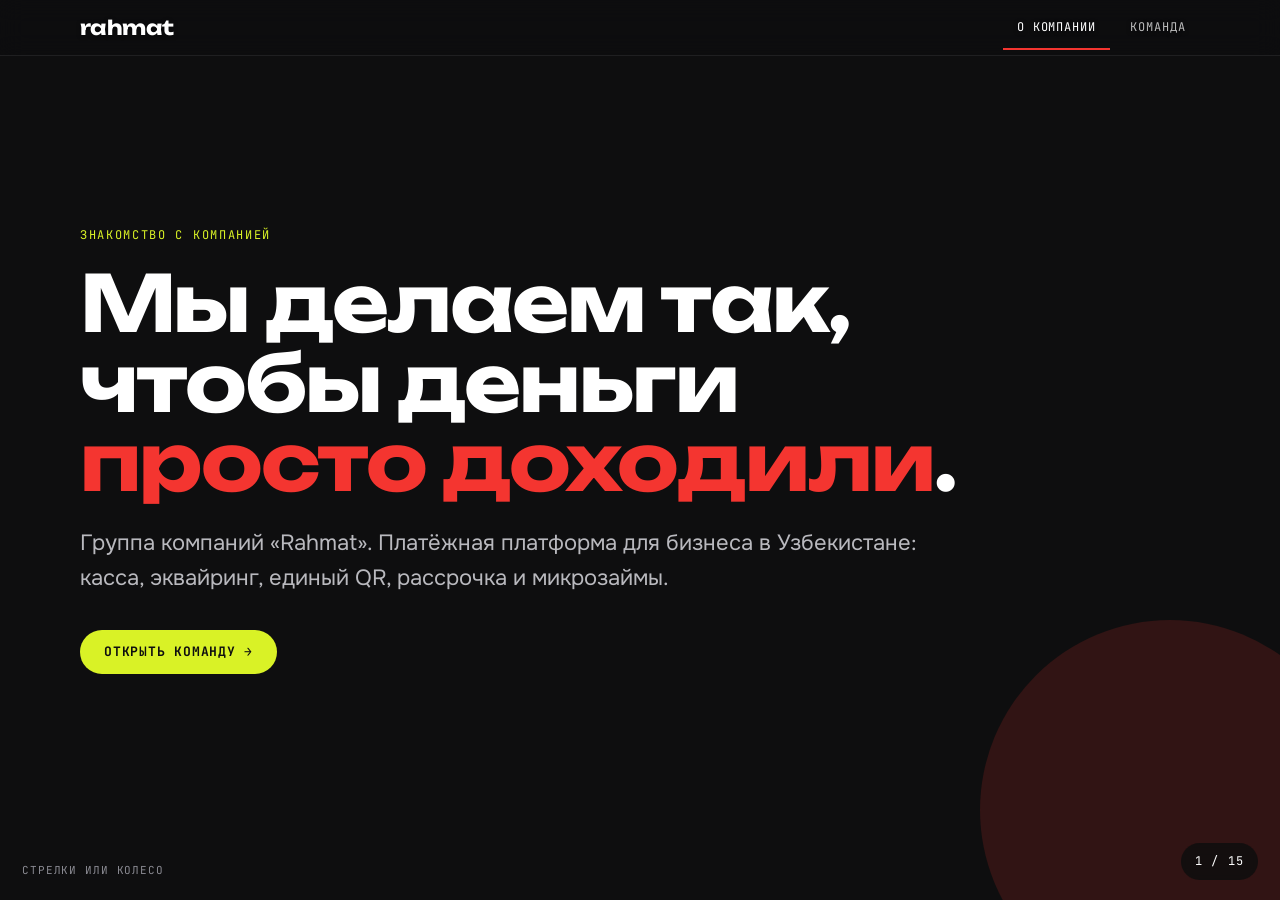
==== commit 18d0307d: "Deck + data edits: title lead, clients +6, drop team slide, people changes Presentation (index.html)" ====
--- a/index.html
+++ b/index.html
@@ -17,7 +17,13 @@
 .slide{min-height:100svh;scroll-snap-align:start;scroll-snap-stop:always;display:flex;align-items:center;background:var(--paper);position:relative;padding:64px 0}
 .slide.dark{background:var(--ink);color:#fff}
 .inner{width:min(1120px,100% - 96px);margin:0 auto}
-@media (max-width:720px){.inner{width:calc(100% - 40px)}.slide{padding:56px 0}}
+@media (max-width:720px){
+  .inner{width:calc(100% - 40px)}
+  /* Слайд перестаёт быть жёстко-полноэкранным: тянется по контенту,
+     выравнивание сверху + отступ под шапку — ничего не обрезается. */
+  .slide{min-height:100svh;height:auto;align-items:flex-start;
+         padding:calc(var(--head-h) + 26px) 0 48px;scroll-snap-stop:normal}
+}
 
 .eyebrow{font-family:var(--mono);font-size:12px;letter-spacing:.14em;text-transform:uppercase;color:var(--muted)}
 .dark .eyebrow{color:var(--lime)}
@@ -61,6 +67,7 @@
 .logos{display:grid;grid-template-columns:repeat(auto-fit,minmax(170px,1fr));gap:14px;margin-top:36px}
 .logo{border:1px solid var(--line);border-radius:16px;background:var(--paper);height:104px;display:grid;place-content:center;padding:18px;text-align:center}
 .logo img{max-height:46px;max-width:100%;width:auto;object-fit:contain;display:block}
+.logo img[hidden]{display:none}  /* onerror прячет битую картинку — остаётся текстовый фолбэк */
 .logo .nm{font-weight:700;font-size:17px;line-height:1.2}
 .logo .nm small{display:block;font-family:var(--mono);font-size:10px;font-weight:400;letter-spacing:.08em;text-transform:uppercase;color:var(--muted);margin-top:7px}
 .grp{margin-top:34px}
@@ -94,6 +101,16 @@
 .hint{position:fixed;left:22px;bottom:20px;z-index:9;font-family:var(--mono);font-size:11px;letter-spacing:.08em;text-transform:uppercase;color:#8A8A92;transition:opacity .4s ease}
 .hint.gone{opacity:0}
 
+/* Мобильные переопределения типографики и сеток — в конце, чтобы
+   перекрыть базовые правила деки (порядок каскада). */
+@media (max-width:720px){
+  h1{font-size:30px}                            /* ≤34px, иначе Unbounded ломает вёрстку */
+  h2{font-size:26px}
+  .lead{font-size:17px;margin-top:18px}
+  .logos{grid-template-columns:repeat(2,1fr)}   /* логотипные стены в 2 колонки */
+  .pipeline{grid-template-columns:1fr}          /* конвейер оплаты в 1 колонку */
+}
+
 @media print{
   .deck{height:auto;overflow:visible}
   .slide{min-height:auto;page-break-after:always;padding:40px 0}
@@ -121,7 +138,7 @@
   <div class="inner">
     <div class="eyebrow">Знакомство с компанией</div>
     <h1>Мы делаем так,<br>чтобы деньги<br><em>просто доходили</em>.</h1>
-    <p class="lead">Rahmat Tech и Multicard Payment. Платёжная платформа для бизнеса в Узбекистане: касса, эквайринг, единый QR и продукты вокруг них.</p>
+    <p class="lead">Группа компаний «Rahmat». Платёжная платформа для бизнеса в Узбекистане: касса, эквайринг, единый QR, рассрочка и микрозаймы.</p>
     <a class="cta" href="/team">Открыть команду →</a>
   </div>
   <div class="mark" aria-hidden="true"></div>
@@ -133,7 +150,7 @@
     <h2>Платёжная организация<br>с лицензией <em>Центрального банка</em>.</h2>
     <p class="lead">Бизнес приходит к нам, когда ему нужно принимать оплату: в магазине, в приложении, на сайте, в телеграм-боте или на кассе в кафе. Мы закрываем всю цепочку, от железа до чека в налоговой.</p>
     <div class="cols">
-      <div class="box"><div class="k">Для кого</div><h3>Бизнес любого размера</h3><p>От самозанятого с одним QR-кодом до сети АЗС и федерального ритейла.</p></div>
+      <div class="box"><div class="k">Для кого</div><h3>Бизнес любого размера</h3><p>От самозанятого с одним QR-кодом до сети АЗС и крупного ритейла.</p></div>
       <div class="box"><div class="k">Что даём</div><h3>Приём оплаты под ключ</h3><p>Терминал, онлайн-эквайринг, единый QR и отправка чеков в налоговую.</p></div>
       <div class="box"><div class="k">Как работаем</div><h3>Свои разработка и поддержка</h3><p>Продукт, интеграции и техподдержка внутри группы, а не на аутсорсе.</p></div>
     </div>
@@ -268,7 +285,7 @@
     <p class="lead">Multidriver. Водители такси и курьеры получают заработок и выводят его без похода в банк.</p>
     <div class="rows">
       <div class="row"><div class="lbl">Что делаем</div><div><h4>Выплаты и кабинет водителя</h4><p>Личный кабинет, телеграм-бот, пополнение и вывод средств, статус самозанятого.</p></div></div>
-      <div class="row"><div class="lbl">Наличные</div><div><h4>Киоски приёма наличных на заправках</h4><p>Водитель кладёт наличные в киоск на АЗС и сразу видит их на балансе.</p></div></div>
+      <div class="row"><div class="lbl">Наличные</div><div><h4>Наличные снова работают на заправках</h4><p>В Узбекистане на АЗС запрещено платить наличными, только безналичным способом. Наш киоск стоит прямо на заправке: водитель вносит в него купюры, деньги попадают на баланс, и топливо он оплачивает уже безналично. Для водителя ничего не изменилось, для закона всё чисто.</p></div></div>
       <div class="row"><div class="lbl">Кто ведёт</div><div><h4>Рахматуллаев Азамат</h4><p>Направление Multidriver.</p></div></div>
     </div>
   </div>
@@ -295,7 +312,7 @@
     <p class="lead">Два продукта рядом: рассрочка и микрозаймы. Работают и в онлайне, и на кассе в магазине.</p>
     <div class="rows">
       <div class="row"><div class="lbl">Что делаем</div><div><h4>Онлайн и офлайн рассрочка, микрозаймы</h4><p>Покупатель оформляет рассрочку прямо при оплате, магазин получает деньги сразу.</p></div></div>
-      <div class="row"><div class="lbl">Кто за что</div><div><h4>МФО «Multifinance» и Navo</h4><p>МФО отвечает за займы, Navo за рассрочку BNPL.</p></div></div>
+      <div class="row"><div class="lbl">Кто за что</div><div><h4>МФО «Multifinance» и Navo</h4><p>МФО отвечает за выдачу займов пользователям Rahmat, Navo за рассрочку у мерчантов Rahmat.</p></div></div>
       <div class="row"><div class="lbl">Кто ведёт</div><div><h4>Аглямова Эльвира</h4><p>Начальник отдела развития кредитных продуктов.</p></div></div>
     </div>
   </div>
@@ -355,6 +372,30 @@
       <div class="logo">
         <img src="logos/nike.svg" alt="Nike" onerror="this.hidden=true;this.nextElementSibling.hidden=false">
         <div class="nm" hidden>Nike<small>Ритейл</small></div>
+      </div>
+      <div class="logo">
+        <img src="logos/uklon.svg" alt="Uklon" onerror="this.hidden=true;this.nextElementSibling.hidden=false">
+        <div class="nm" hidden>Uklon<small>Перевозки</small></div>
+      </div>
+      <div class="logo">
+        <img src="logos/yandex-go.svg" alt="Yandex Go" onerror="this.hidden=true;this.nextElementSibling.hidden=false">
+        <div class="nm" hidden>Yandex Go<small>Такси и доставка</small></div>
+      </div>
+      <div class="logo">
+        <img src="logos/domo.svg" alt="Domo" onerror="this.hidden=true;this.nextElementSibling.hidden=false">
+        <div class="nm" hidden>Domo<small>Бытовая техника</small></div>
+      </div>
+      <div class="logo">
+        <img src="logos/bon.svg" alt="Bon!" onerror="this.hidden=true;this.nextElementSibling.hidden=false">
+        <div class="nm" hidden>Bon!<small>Супермаркеты</small></div>
+      </div>
+      <div class="logo">
+        <img src="logos/di-sport.svg" alt="Di Sport" onerror="this.hidden=true;this.nextElementSibling.hidden=false">
+        <div class="nm" hidden>Di Sport<small>Спорттовары</small></div>
+      </div>
+      <div class="logo">
+        <img src="logos/ucell.svg" alt="Ucell" onerror="this.hidden=true;this.nextElementSibling.hidden=false">
+        <div class="nm" hidden>Ucell<small>Мобильная связь</small></div>
       </div>
     </div>
   </div>
@@ -378,20 +419,6 @@
 
 <section class="slide dark">
   <div class="inner">
-    <div class="eyebrow">Как устроена команда</div>
-    <h2>Пять блоков,<br>у каждого <em>свой профиль</em>.</h2>
-    <div class="rows">
-      <div class="row"><div class="lbl">Управление</div><div><h4>Идиев Ильхом, Муталов Аваз, Бозоров Алишер</h4><p>Стратегия группы и управление компаниями.</p></div></div>
-      <div class="row"><div class="lbl">IT и ИБ</div><div><h4>Маркинг Евгений</h4><p>Разработка, инфраструктура и информационная безопасность.</p></div></div>
-      <div class="row"><div class="lbl">Финансы</div><div><h4>Шоикромов Шорасул</h4><p>Финансовое управление группы и МФО.</p></div></div>
-      <div class="row"><div class="lbl">Контроль</div><div><h4>Закиров Рустам</h4><p>Право, внутренний контроль и HR.</p></div></div>
-      <div class="row"><div class="lbl">Коммерция</div><div><h4>Векслер Виктор</h4><p>Продажи, операционный отдел, маркетинг и контакт-центр.</p></div></div>
-    </div>
-  </div>
-</section>
-
-<section class="slide dark">
-  <div class="inner">
     <div class="eyebrow">Что дальше</div>
     <h1>Теперь ты <em>внутри</em>.</h1>
     <p class="lead">Не пытайся запомнить всё сразу. Через месяц половина этого будет казаться очевидной, а вторая половина сама всплывёт в задачах.</p>
